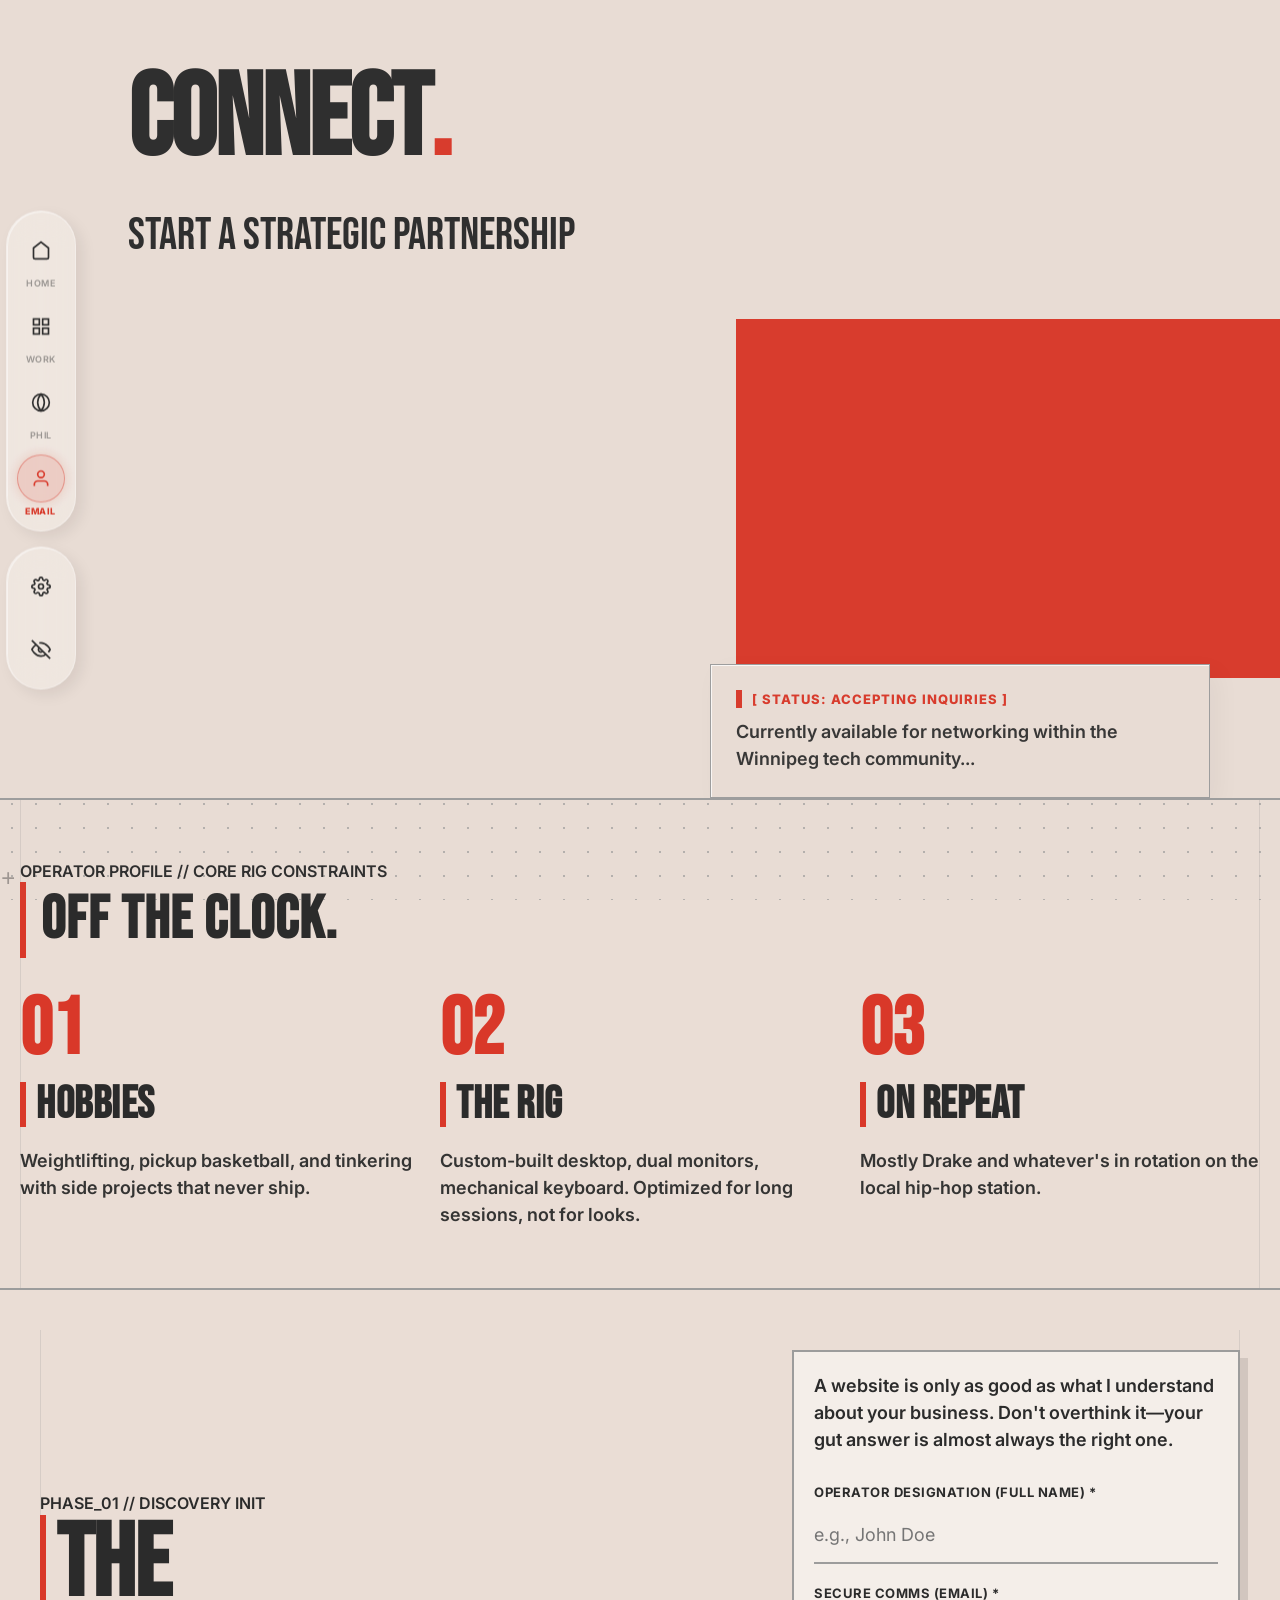
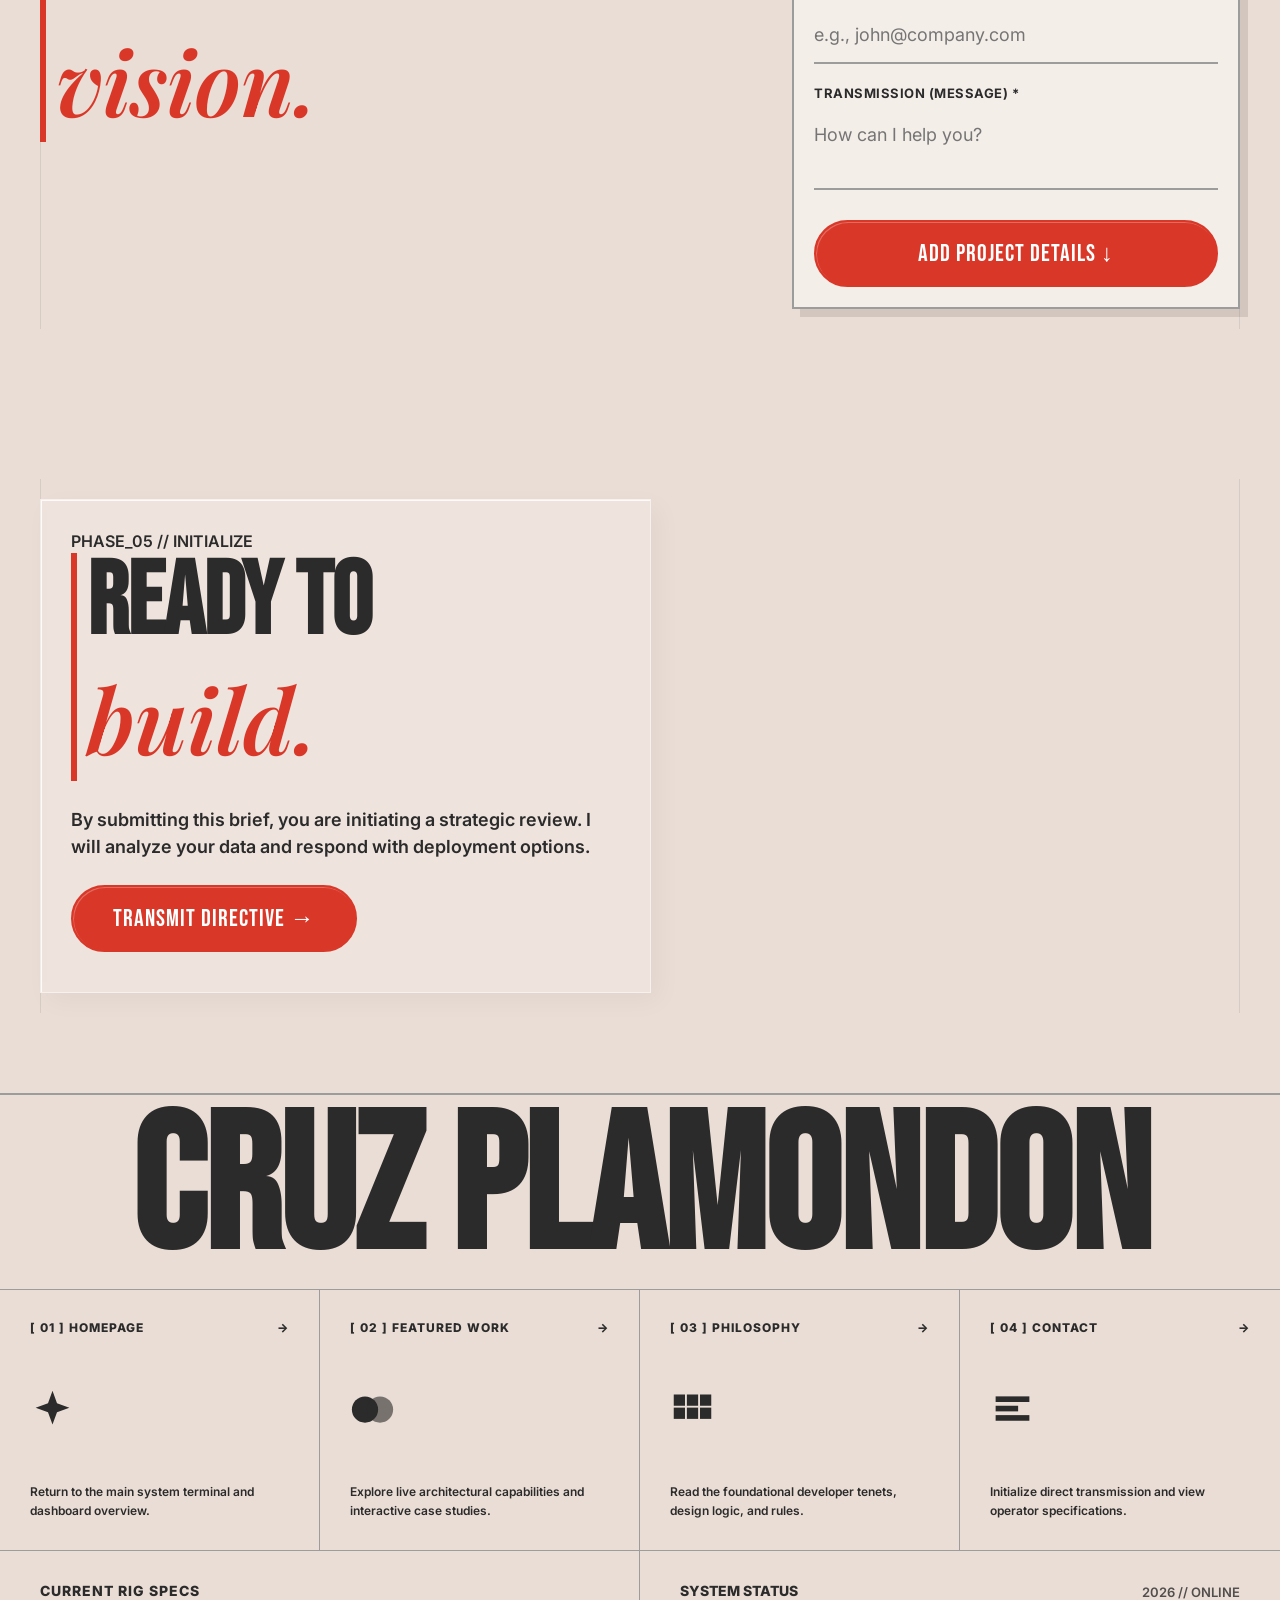
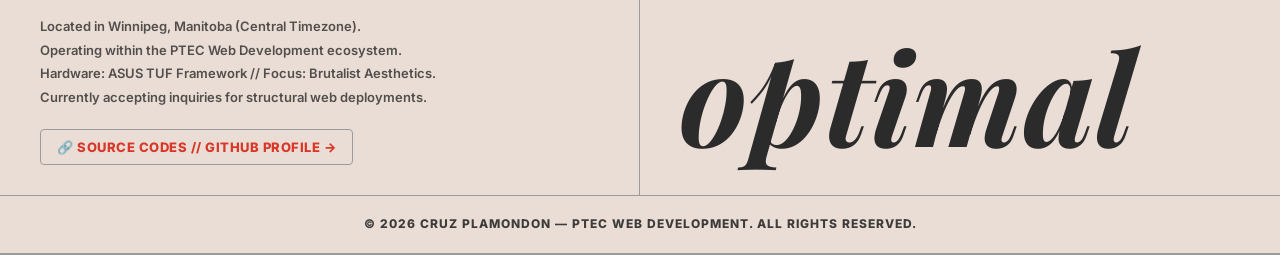
==== contact.html @ a13745da "opening" ====
<!doctype html>
<html lang="en">
  <head>
    <meta charset="UTF-8" />
    <meta name="viewport" content="width=device-width, initial-scale=1.0" />
    <title>Cruz Plamondon | Contact</title>

    <link rel="preconnect" href="https://fonts.googleapis.com" />
    <link rel="preconnect" href="https://fonts.gstatic.com" crossorigin />
    <link
      href="https://fonts.googleapis.com/css2?family=Bebas+Neue&family=Inter:wght@400;600;800&family=Playfair+Display:ital@1&display=swap"
      rel="stylesheet" />
    <link rel="stylesheet" href="stylesheets/main.css" />

    <style>
      /* =====================================================================
        GRADE 9 EXPLANATION: CLASSES VS IDs
        - CLASSES (written with a dot '.') are like school uniforms. Multiple elements 
          can wear the same uniform to look consistent across the page!
        - IDs (written with a hashtag '#') are unique fingerprints. Only ONE single 
          element per page can have that specific ID name!
        =====================================================================
      */

      /* CLASS: Reusable styling uniform for the large editorial worksheet layout */
      .editorial-flow-canvas {
        display: flex;
        flex-direction: column;
        gap: 15rem;
        padding-top: 4rem;
        padding-bottom: 8rem;
      }

      /* CLASS: Applied to all major form layout blocks */
      .mag-spread {
        position: relative;
        width: 100%;
      }

      .mag-headline {
        font-family: "Bebas Neue", serif;
        font-size: clamp(5rem, 8vw, 11rem) !important;
        line-height: 1 !important; /* Forces proper vertical container block metrics */
        text-transform: uppercase;
        letter-spacing: -1px;
        margin-bottom: 2.5rem;
        color: var(--text-primary);
        display: block;
      }

      .mag-headline em {
        display: block; /* Pushes the cursive word to its own independent line layer */
        color: var(--accent-color);
        font-size: clamp(4.5rem, 7vw, 9.5rem) !important;
        padding: 0.5rem 0 0 0;
        margin-top: -0.5rem;
      }

      /* CLASS: Controls the layout of the first asymmetric form block split */
      .spread-asymmetric {
        display: grid;
        grid-template-columns: 1.5fr 1fr;
        gap: 8rem;
        align-items: center;
      }

      /* CLASS: Handles the layout of the layered card block segment */
      .spread-overlap {
        display: flex;
        align-items: center;
        position: relative;
      }

      .mag-image-frame {
        width: 65%;
        height: 850px;
        overflow: hidden;
        margin: 0;
      }

      .mag-media {
        width: 100%;
        height: 100%;
        object-fit: cover;
        filter: grayscale(100%) contrast(120%);
        transition:
          filter 0.5s ease,
          transform 0.8s ease;
      }

      .mag-spread:hover .mag-media {
        filter: grayscale(0%) contrast(105%);
        transform: scale(1.03);
      }

      /* CLASS: Centers content alignment on specified page sections */
      .spread-center {
        display: flex;
        justify-content: center;
        text-align: center;
      }

      .mag-center-wrap {
        max-width: 900px;
        display: flex;
        flex-direction: column;
        align-items: center;
        width: 100%;
      }

      .center-media {
        height: 450px;
        margin: 4rem 0;
        border: var(--border-thin);
      }

      .mag-center-wrap .track-meta-num {
        margin: 0 auto 2rem auto;
      }

      .spread-split {
        display: grid;
        grid-template-columns: 1.2fr 1fr;
        gap: 8rem;
        align-items: flex-start;
      }

      .mag-floating-card {
        width: 45%;
        position: absolute;
        right: 0;
        top: 50%;
        transform: translateY(-50%);
        z-index: 5;
        background-color: var(
          --bg-inverse
        ) !important; /* Opaque baseline fill overrides */
        border: var(--border-thick) !important;
        box-shadow: -20px 20px 60px rgba(0, 0, 0, 0.4) !important;
        padding: 6rem;
      }

      html.dark-mode .mag-floating-card {
        background-color: #141414 !important; /* Bulletproof solid dark mode color anchor */
      }

      /* Protects the background opacity of Phase 1's lighter data card base as well */
      .mag-body-column.card.editorial-fieldset {
        background-color: var(--bg-secondary) !important;
        border: var(--border-thick) !important;
        box-shadow: 8px 8px 0px rgba(0, 0, 0, 0.1) !important;
      }

      /* CUSTOM EDITORIAL INPUTS */
      .editorial-input {
        background: transparent !important;
        border: none !important;
        border-bottom: 2px solid var(--border-color) !important;
        border-radius: 0 !important;
        padding: 1.5rem 0 !important;
        font-family: "Inter", sans-serif;
        font-size: 1.8rem !important;
        color: var(--text-primary);
        outline: none;
        resize: none;
        transition: border-color 0.3s ease;
        width: 100%;
      }

      .editorial-input:focus {
        border-bottom: 2px solid var(--accent-color) !important;
        outline: none !important;
        box-shadow: none !important;
      }

      .editorial-input.text-inverse {
        color: var(--text-inverse) !important;
        border-bottom-color: rgba(255, 255, 255, 0.3) !important;
      }

      .editorial-input.text-inverse:focus {
        border-bottom-color: var(--accent-color) !important;
      }

      .editorial-checkbox-grid {
        display: flex;
        flex-direction: column;
        gap: 1.2rem;
      }

      .editorial-check {
        font-family: "Inter", sans-serif;
        font-size: 1.5rem;
        display: flex;
        align-items: center;
        gap: 1.5rem;
        cursor: pointer;
        opacity: 0.9;
        transition: opacity 0.2s ease;
      }

      .editorial-check:hover {
        opacity: 1;
        color: var(--accent-color);
      }

      .editorial-check input[type="checkbox"] {
        width: 18px;
        height: 18px;
        accent-color: var(--accent-color);
        cursor: pointer;
      }

      .editorial-fieldset {
        border: none;
        padding: 2rem;
        margin: 0;
        min-width: 0;
      }

      .editorial-legend {
        font-family: "Bebas Neue", serif;
        font-size: 2.2rem;
        letter-spacing: 1px;
        color: var(--text-primary);
        width: 100%;
        display: block;
        max-width: 100%;
        white-space: normal;
        padding-bottom: 0.5rem;
      }

      .editorial-legend.text-inverse {
        color: var(--text-inverse) !important;
      }

      /* =====================================================================
        PROGRESSIVE DISCLOSURE STATE ENGINE
        =====================================================================
      */
      .advanced-form-section {
        display: none !important;
        opacity: 0;
        transform: translateY(-20px);
        transition:
          opacity 0.6s var(--curve-reveal),
          transform 0.6s var(--curve-reveal);
      }

      .advanced-form-section.is-revealed {
        display: flex !important;
        opacity: 1;
        transform: translateY(0);
      }

      fieldset.advanced-form-section.is-revealed {
        display: block !important;
      }

      @media (max-width: 900px) {
        .editorial-flow-canvas {
          gap: 8rem;
        }
        .spread-asymmetric,
        .spread-split {
          grid-template-columns: 1fr;
          gap: 4rem;
        }
        .spread-overlap {
          flex-direction: column;
        }
        .mag-image-frame {
          width: 100%;
          height: 350px;
        }
        .mag-floating-card {
          width: 95%;
          top: auto;
          transform: translateY(-40px);
          margin: 0 auto;
          padding: 3rem 2rem;
        }
        .mag-center-wrap {
          text-align: left;
          align-items: flex-start;
        }
        .mag-center-wrap .track-meta-num {
          margin: 0 0 2rem 0;
        }
      }

      /* MISSING LAYOUT/TYPOGRAPHY HOOKS (previously unstyled) */
      .form-group {
        display: flex;
        flex-direction: column;
        gap: 0.5rem;
      }
      .form-group label {
        font-family: "Inter", sans-serif;
        font-size: 1.3rem;
        font-weight: 700;
        letter-spacing: 0.5px;
      }

      .mag-text-column {
        display: flex;
        flex-direction: column;
        justify-content: center;
        min-width: 0;
      }
      .mag-split-left,
      .mag-split-right {
        min-width: 0;
      }

      .bg-primary-surface {
        background-color: var(--bg-primary);
        color: var(--text-primary);
      }
    </style>

    <script>
      if (localStorage.getItem("system-theme") === "dark") {
        document.documentElement.classList.add("dark-mode");
      }
    </script>
  </head>
  <body>
    <a href="#main-content" class="skip-link">Skip to Content</a>

    <div id="progress-bar"></div>

    <!-- START: DUAL-CLUSTER GLASS PILL NAVIGATION -->
    <nav class="nav-glass-pill" id="main-nav-pill" aria-label="Main Navigation">
      <div class="nav-pill-list" id="nav-pill-list">
        <div class="nav-lens" id="nav-lens" aria-hidden="true"></div>

        <!-- PRIMARY NAVIGATION CLUSTER -->
        <ul class="nav-cluster primary-cluster">
          <li class="nav-item is-active">
            <a href="index.html" class="nav-icon" aria-label="Homepage">
              <svg
                viewBox="0 0 24 24"
                fill="none"
                stroke="currentColor"
                stroke-width="2">
                <path d="M3 9l9-7 9 7v11a2 2 0 0 1-2 2H5a2 2 0 0 1-2-2z"></path>
              </svg>
            </a>
            <span class="nav-label">HOME</span>
          </li>

          <li class="nav-item">
            <a href="work.html" class="nav-icon" aria-label="Featured Work">
              <svg
                viewBox="0 0 24 24"
                fill="none"
                stroke="currentColor"
                stroke-width="2">
                <rect x="3" y="3" width="7" height="7"></rect>
                <rect x="14" y="3" width="7" height="7"></rect>
                <rect x="14" y="14" width="7" height="7"></rect>
                <rect x="3" y="14" width="7" height="7"></rect>
              </svg>
            </a>
            <span class="nav-label">WORK</span>
            <div class="glass-flyout edge-align-left">
              <span class="flyout-title">FEATURED WORK</span>
              <a href="index.html#featured-work">Treaty 1 Architecture</a>
              <a href="index.html#about">Capabilities Matrix</a>
              <a href="work.html">Interactive Laboratory</a>
            </div>
          </li>

          <li class="nav-item">
            <a
              href="philosophy.html"
              class="nav-icon"
              aria-label="Developer Philosophy">
              <svg
                viewBox="0 0 24 24"
                fill="none"
                stroke="currentColor"
                stroke-width="2">
                <circle cx="12" cy="12" r="10"></circle>
                <path
                  d="M12 2a15.3 15.3 0 0 1 4 10 15.3 15.3 0 0 1-4 10 15.3 15.3 0 0 1-4-10 15.3 15.3 0 0 1 4-10z"></path>
              </svg>
            </a>
            <span class="nav-label">PHIL</span>
            <div class="glass-flyout">
              <span class="flyout-title">PHILOSOPHY</span>
              <a href="philosophy.html#tenets">The War on Load</a>
              <a href="philosophy.html#tenets">First Eye Psychology</a>
              <a href="philosophy.html#tenets">Chameleon Aesthetic</a>
            </div>
          </li>

          <li class="nav-item">
            <a
              href="contact.html"
              class="nav-icon"
              aria-label="Contact Operator">
              <svg
                viewBox="0 0 24 24"
                fill="none"
                stroke="currentColor"
                stroke-width="2">
                <path d="M20 21v-2a4 4 0 0 0-4-4H8a4 4 0 0 0-4 4v2"></path>
                <circle cx="12" cy="7" r="4"></circle>
              </svg>
            </a>
            <span class="nav-label">EMAIL</span>
            <div class="glass-flyout">
              <span class="flyout-title">EMAIL & CONTACT</span>
              <a href="contact.html">Direct message</a>
              <a href="contact.html#personal-specs">Operator profile</a>
              <a href="https://github.com/cruz-in" target="_blank"
                >GitHub Repository</a
              >
            </div>
          </li>
        </ul>

        <!-- SYSTEM CONTROLS CLUSTER -->
        <ul class="nav-cluster system-cluster">
          <li class="nav-item">
            <button class="nav-icon" aria-label="System Settings">
              <svg
                viewBox="0 0 24 24"
                fill="none"
                stroke="currentColor"
                stroke-width="2">
                <circle cx="12" cy="12" r="3"></circle>
                <path
                  d="M19.4 15a1.65 1.65 0 0 0 .33 1.82l.06.06a2 2 0 0 1 0 2.83 2 2 0 0 1-2.83 0l-.06-.06a1.65 1.65 0 0 0-1.82-.33 1.65 1.65 0 0 0-1 1.51V21a2 2 0 0 1-2 2 2 2 0 0 1-2-2v-.09A1.65 1.65 0 0 0 9 19.4a1.65 1.65 0 0 0-1.82.33l-.06.06a2 2 0 0 1-2.83 0 2 2 0 0 1 0-2.83l.06-.06a1.65 1.65 0 0 0 .33-1.82 1.65 1.65 0 0 0-1.51-1H3a2 2 0 0 1-2-2 2 2 0 0 1 2-2h.09A1.65 1.65 0 0 0 4.6 9a1.65 1.65 0 0 0-.33-1.82l-.06-.06a2 2 0 0 1 0-2.83 2 2 0 0 1 2.83 0l.06.06a1.65 1.65 0 0 0 1.82.33H9a1.65 1.65 0 0 0 1-1.51V3a2 2 0 0 1 2-2 2 2 0 0 1 2 2v.09a1.65 1.65 0 0 0 1 1.51 1.65 1.65 0 0 0 1.82-.33l.06-.06a2 2 0 0 1 2.83 0 2 2 0 0 1 0 2.83l-.06.06a1.65 1.65 0 0 0-.33 1.82V9a1.65 1.65 0 0 0 1.51 1H21a2 2 0 0 1 2 2 2 2 0 0 1-2 2h-.09a1.65 1.65 0 0 0-1.51 1z"></path>
              </svg>
            </button>
            <div class="glass-flyout edge-align-right">
              <span class="flyout-title">SYSTEM PREFS</span>

              <button
                class="composite-search-btn interactive-button-action"
                aria-label="Open Search">
                <div class="search-glass-puck">
                  <svg
                    viewBox="0 0 24 24"
                    fill="none"
                    stroke="currentColor"
                    stroke-width="2.5">
                    <circle cx="11" cy="11" r="8"></circle>
                    <line x1="21" y1="21" x2="16.65" y2="16.65"></line>
                  </svg>
                </div>
                <div class="search-solid-pill">SEARCH PLATFORM</div>
              </button>

              <div class="glass-toggle-wrapper margin-top-1">
                <input
                  type="checkbox"
                  id="theme-switch"
                  class="theme-switch-input"
                  aria-label="Toggle Dark Mode" />
                <label for="theme-switch" class="glass-toggle-label">
                  <span class="glass-toggle-knob">
                    <svg
                      class="toggle-sun"
                      viewBox="0 0 24 24"
                      fill="none"
                      stroke="currentColor"
                      stroke-width="2">
                      <circle cx="12" cy="12" r="5"></circle>
                      <line x1="12" y1="1" x2="12" y2="3"></line>
                      <line x1="12" y1="21" x2="12" y2="23"></line>
                      <line x1="4.22" y1="4.22" x2="5.64" y2="5.64"></line>
                      <line x1="18.36" y1="18.36" x2="19.78" y2="19.78"></line>
                      <line x1="1" y1="12" x2="3" y2="12"></line>
                      <line x1="21" y1="12" x2="23" y2="12"></line>
                      <line x1="4.22" y1="19.78" x2="5.64" y2="18.36"></line>
                      <line x1="18.36" y1="5.64" x2="19.78" y2="4.22"></line>
                    </svg>
                    <svg
                      class="toggle-moon"
                      viewBox="0 0 24 24"
                      fill="none"
                      stroke="currentColor"
                      stroke-width="2">
                      <path
                        d="M21 12.79A9 9 0 1 1 11.21 3 7 7 0 0 0 21 12.79z"></path>
                    </svg>
                  </span>
                </label>
                <span class="toggle-label-text">DARK MODE</span>
              </div>

              <div class="glass-toggle-wrapper margin-top-1">
                <input
                  type="checkbox"
                  id="audio-switch"
                  class="audio-switch-input theme-switch-input"
                  aria-label="Toggle System Audio Mute" />
                <label for="audio-switch" class="glass-toggle-label">
                  <span class="glass-toggle-knob">
                    <svg
                      class="toggle-audio-on"
                      viewBox="0 0 24 24"
                      fill="none"
                      stroke="currentColor"
                      stroke-width="2">
                      <polygon
                        points="11 5 6 9 2 9 2 15 6 15 11 19 11 5"></polygon>
                      <path
                        d="M19.07 4.93a10 10 0 0 1 0 14.14M15.54 8.46a5 5 0 0 1 0 7.07"></path>
                    </svg>
                    <svg
                      class="toggle-audio-off"
                      viewBox="0 0 24 24"
                      fill="none"
                      stroke="currentColor"
                      stroke-width="2">
                      <polygon
                        points="11 5 6 9 2 9 2 15 6 15 11 19 11 5"></polygon>
                      <line x1="23" y1="9" x2="17" y2="15"></line>
                      <line x1="17" y1="9" x2="23" y2="15"></line>
                    </svg>
                  </span>
                </label>
                <span class="toggle-label-text">MUTE AUDIO</span>
              </div>
            </div>
          </li>

          <li class="nav-item">
            <button
              id="stealth-toggle-btn"
              class="nav-icon"
              aria-label="Hide UI">
              <svg
                class="icon-eye-off"
                viewBox="0 0 24 24"
                fill="none"
                stroke="currentColor"
                stroke-width="2">
                <path
                  d="M17.94 17.94A10.07 10.07 0 0 1 12 20c-7 0-11-8-11-8a18.45 18.45 0 0 1 5.06-5.94M9.9 4.24A9.12 9.12 0 0 1 12 4c7 0 11 8 11 8a18.5 18.5 0 0 1-2.16 3.19m-6.72-1.07a3 3 0 1 1-4.24-4.24"></path>
                <line x1="1" y1="1" x2="23" y2="23"></line>
              </svg>
              <svg
                class="icon-eye"
                viewBox="0 0 24 24"
                fill="none"
                stroke="currentColor"
                stroke-width="2"
                style="display: none">
                <path d="M1 12s4-8 11-8 11 8 11 8-4 8-11 8-11-8-11-8z"></path>
                <circle cx="12" cy="12" r="3"></circle>
              </svg>
            </button>
          </li>
        </ul>
      </div>
    </nav>

    <div class="drawer-overlay" aria-hidden="true"></div>
    <section class="drawer-panel" aria-hidden="true">
      <div class="drawer-header">
        <form class="drawer-form">
          <label for="drawer-search-input" class="sr-only">Search</label>
          <input
            type="text"
            id="drawer-search-input"
            placeholder="SEARCH PORTFOLIO..."
            autocomplete="off"
            disabled />
        </form>
      </div>
      <section class="drawer-content">
        <h4>QUICK LINKS</h4>
        <ul class="drawer-results"></ul>
      </section>
    </section>

    <main id="main-content">
      <section class="hero-section accent-low border-bottom">
        <div class="hero-left">
          <section>
            <h1 class="hero-display margin-zero hero-title-contact">
              connect<span class="accent-dot">.</span>
            </h1>
            <p class="hero-subtitle">START A STRATEGIC PARTNERSHIP</p>
          </section>
        </div>
        <div class="hero-right">
          <div class="color-block-accent"></div>
          <section
            class="padding-box border-box hero-terminal bg-primary-surface">
            <h3 class="terminal-title">[ STATUS: ACCEPTING INQUIRIES ]</h3>
            <p class="body-large top-1rem">
              Currently available for networking within the Winnipeg tech
              community...
            </p>
          </section>
        </div>
      </section>

      <!-- OPERATOR PROFILE & CORE RIG CONSTRAINTS -->
      <section id="personal-specs" class="section-padding border-bottom container">
        <span class="track-meta-num">OPERATOR PROFILE // CORE RIG CONSTRAINTS</span>
        <h2 class="section-title margin-bottom-lg">Off the clock.</h2>
        <div class="grid-numbered">
          <div>
            <span class="bento-num">01</span>
            <h3 class="bento-title">Hobbies</h3>
            <p class="body-large">
              <!-- placeholder: swap in your actual hobbies -->
              Weightlifting, pickup basketball, and tinkering with side
              projects that never ship.
            </p>
          </div>
          <div>
            <span class="bento-num">02</span>
            <h3 class="bento-title">The Rig</h3>
            <p class="body-large">
              <!-- placeholder: swap in your actual setup -->
              Custom-built desktop, dual monitors, mechanical keyboard.
              Optimized for long sessions, not for looks.
            </p>
          </div>
          <div>
            <span class="bento-num">03</span>
            <h3 class="bento-title">On Repeat</h3>
            <p class="body-large">
              <!-- placeholder: swap in your actual music taste -->
              Mostly Drake and whatever's in rotation on the local hip-hop
              station.
            </p>
          </div>
        </div>
      </section>

      <!-- THE EDITORIAL WORKSHEET FORM -->
      <form
        id="contact-form"
        action="https://api.web3forms.com/submit"
        method="POST"
        class="editorial-flow-canvas section-padding overflow-hidden">
        <!-- Get your key at web3forms.com and drop it in here -->
        <input type="hidden" name="access_key" value="YOUR_WEB3FORMS_ACCESS_KEY" />
        <input type="hidden" name="subject" value="New brief from cruzdesigns.ca" />
        <input type="checkbox" name="botcheck" style="display: none" tabindex="-1" autocomplete="off" />
        <!-- SPREAD 01: The Asymmetric Intro -->
        <section class="mag-spread spread-asymmetric container parent-sequence">
          <div class="mag-text-column">
            <span class="track-meta-num">PHASE_01 // DISCOVERY INIT</span>
            <h3 class="mag-headline">
              THE <br /><em class="serif-italic">vision.</em>
            </h3>
          </div>

          <!-- UPGRADE: Replaced generic div with a semantic fieldset -->
          <fieldset class="mag-body-column card editorial-fieldset">
            <legend class="sr-only">Client Contact Information</legend>

            <p class="body-large top-zero">
              A website is only as good as what I understand about your
              business. Don't overthink it—your gut answer is almost always the
              right one.
            </p>

            <div class="form-group top-3rem">
              <label for="client-name"
                >OPERATOR DESIGNATION (FULL NAME) *</label
              >
              <input
                type="text"
                id="client-name"
                name="name"
                required
                class="editorial-input"
                placeholder="e.g., John Doe" />
            </div>

            <div class="form-group top-2rem">
              <label for="client-email">SECURE COMMS (EMAIL) *</label>
              <input
                type="email"
                id="client-email"
                name="email"
                required
                class="editorial-input"
                placeholder="e.g., john@company.com" />
            </div>

            <div class="form-group top-2rem">
              <label for="client-message">TRANSMISSION (MESSAGE) *</label>
              <textarea
                id="client-message"
                name="message"
                required
                class="editorial-input"
                rows="2"
                placeholder="How can I help you?"></textarea>
            </div>

            <button
              type="button"
              id="advanced-form-trigger"
              class="badge badge-inverse top-3rem no-underline"
              style="width: 100%">
              ADD PROJECT DETAILS &darr;
            </button>
          </fieldset>
        </section>

        <!-- SPREAD 02: The Floating Image Overlap (Business Data) -->
        <section
          class="mag-spread spread-overlap container parent-sequence advanced-form-section">
          <figure class="mag-image-frame border-box">
            <img
              src="images/modular-grid-poster.jpg"
              alt="Abstract structural map"
              class="mag-media" />
          </figure>

          <div class="mag-floating-card card-dark">
            <span class="track-meta-num text-inverse"
              >PHASE_02 // THE BUSINESS</span
            >
            <h3 class="mag-headline text-inverse">
              CORE<br /><em class="serif-italic">mechanics.</em>
            </h3>

            <!-- UPGRADE: Grouping business goals into a fieldset -->
            <fieldset class="editorial-fieldset">
              <legend class="sr-only">Business Overview</legend>

              <div class="form-group top-2rem">
                <label for="bbq-pitch" class="text-inverse"
                  >In one sentence, how would you describe your business to
                  someone at a backyard BBQ?</label
                >
                <textarea
                  id="bbq-pitch"
                  name="bbq_pitch"
                  rows="2"
                  class="editorial-input text-inverse"
                  placeholder="We are a local contractor that does..."></textarea>
              </div>

              <!-- UPGRADE: The textbook semantic checkbox fieldset -->
              <fieldset class="form-group top-3rem editorial-fieldset">
                <legend class="editorial-legend text-inverse">
                  What does this website need to DO for it to be worth it?
                  (Select all that apply)
                </legend>
                <div class="editorial-checkbox-grid top-1rem">
                  <label class="editorial-check text-inverse"
                    ><input type="checkbox" name="goals" value="leads" /> Get
                    more inquiries / phone calls</label
                  >
                  <label class="editorial-check text-inverse"
                    ><input type="checkbox" name="goals" value="better_jobs" />
                    Win bigger, higher-paying jobs</label
                  >
                  <label class="editorial-check text-inverse"
                    ><input type="checkbox" name="goals" value="credibility" />
                    Build trust so referrals can check us out</label
                  >
                  <label class="editorial-check text-inverse"
                    ><input type="checkbox" name="goals" value="automate" /> Cut
                    down on repeat questions I answer all day</label
                  >
                </div>
              </fieldset>
            </fieldset>
          </div>
        </section>

        <!-- SPREAD 03: The Center Anchor (Psychology) -->
        <section
          class="mag-spread spread-center container parent-sequence advanced-form-section">
          <div class="mag-center-wrap">
            <span class="track-meta-num">PHASE_03 // CUSTOMER PSYCHOLOGY</span>
            <img
              src="images/think-more-design-less.jpg"
              class="mag-media center-media bottom-2rem"
              alt="Abstract architectural rendering" />
            <h3 class="mag-headline">
              THE <em class="serif-italic">friction.</em>
            </h3>
            <p class="body-large">
              The better I understand the person on the other end, the better
              the site speaks to them.
            </p>

            <fieldset class="editorial-fieldset" style="width: 100%">
              <legend class="sr-only">Customer Pain Points</legend>

              <div
                class="form-group top-3rem"
                style="width: 100%; text-align: left">
                <label for="customer-trigger"
                  >When a customer is searching for you, what just happened in
                  their life? (The trigger)</label
                >
                <input
                  type="text"
                  id="customer-trigger"
                  name="trigger"
                  class="editorial-input"
                  placeholder="e.g., Their panel keeps tripping, they bought a new house..." />
              </div>

              <div
                class="form-group top-3rem"
                style="width: 100%; text-align: left">
                <label for="hesitation"
                  >What is the #1 reason someone hesitates before hiring in your
                  industry?</label
                >
                <input
                  type="text"
                  id="hesitation"
                  name="hesitation"
                  class="editorial-input"
                  placeholder="e.g., Fear of getting overcharged, contractors ghosting them..." />
              </div>
            </fieldset>
          </div>
        </section>

        <!-- SPREAD 04: The Final Split (Brand & Submit) -->
        <section class="mag-spread spread-split container parent-sequence">
          <fieldset
            class="mag-split-left editorial-fieldset advanced-form-section">
            <legend class="sr-only">Brand Identity and Preferences</legend>
            <span class="track-meta-num">PHASE_04 // AESTHETICS</span>
            <h3 class="mag-headline">
              BRAND <em class="serif-italic">identity.</em>
            </h3>
            <p class="body-large">
              You aren't a designer—and you don't need to be. Tell me what feels
              right.
            </p>

            <div class="form-group top-3rem">
              <label for="brand-words"
                >Pick the 5 words you most want customers to use about
                you:</label
              >
              <textarea
                id="brand-words"
                name="brand_words"
                rows="2"
                class="editorial-input"
                placeholder="e.g., Trustworthy, Premium, Fast, No-nonsense, Modern..."></textarea>
            </div>

            <div class="form-group top-3rem">
              <label for="site-links"
                >Show me a website you LIKE, and one you HATE (and why):</label
              >
              <textarea
                id="site-links"
                name="site_links"
                rows="3"
                class="editorial-input"
                placeholder="I like [URL] because it's clean. I hate [URL] because it looks cheap..."></textarea>
            </div>
          </fieldset>

          <div class="mag-split-right card padding-box flex-column-justify">
            <span class="track-meta-num">PHASE_05 // INITIALIZE</span>
            <h3 class="mag-headline">
              READY TO <em class="serif-italic">build.</em>
            </h3>
            <p class="body-large bottom-2-5rem">
              By submitting this brief, you are initiating a strategic review. I
              will analyze your data and respond with deployment options.
            </p>
            <button type="submit" class="btn-submit">
              TRANSMIT DIRECTIVE &rarr;
            </button>
            <p
              id="contact-form-status"
              role="status"
              aria-live="polite"
              class="top-1rem"></p>
          </div>
        </section>
      </form>
    </main>

    <footer class="swiss-footer">
      <div class="swiss-row-top swiss-border-bottom">
        <h2 class="swiss-massive-type">CRUZ PLAMONDON</h2>
      </div>

      <div class="swiss-row-mid swiss-border-bottom">
        <a href="index.html" class="swiss-col-4 swiss-border-right">
          <div class="swiss-col-header">
            <span>[ 01 ] HOMEPAGE</span>
            <span class="swiss-arrow">&rarr;</span>
          </div>
          <div class="swiss-icon">
            <svg viewBox="0 0 24 24" fill="currentColor">
              <path
                d="M12 2l2.4 6.6 6.6 2.4-6.6 2.4L12 20l-2.4-6.6L3 11l6.6-2.4L12 2z" />
            </svg>
          </div>
          <p class="swiss-col-desc">
            Return to the main system terminal and dashboard overview.
          </p>
        </a>

        <a href="work.html" class="swiss-col-4 swiss-border-right">
          <div class="swiss-col-header">
            <span>[ 02 ] FEATURED WORK</span>
            <span class="swiss-arrow">&rarr;</span>
          </div>
          <div class="swiss-icon">
            <svg viewBox="0 0 24 24" fill="currentColor">
              <circle cx="8" cy="12" r="7" />
              <circle cx="16" cy="12" r="7" opacity="0.6" />
            </svg>
          </div>
          <p class="swiss-col-desc">
            Explore live architectural capabilities and interactive case
            studies.
          </p>
        </a>

        <a href="philosophy.html" class="swiss-col-4 swiss-border-right">
          <div class="swiss-col-header">
            <span>[ 03 ] PHILOSOPHY</span>
            <span class="swiss-arrow">&rarr;</span>
          </div>
          <div class="swiss-icon">
            <svg viewBox="0 0 24 24" fill="currentColor">
              <rect x="2" y="4" width="6" height="6" />
              <rect x="9" y="4" width="6" height="6" />
              <rect x="16" y="4" width="6" height="6" />
              <rect x="2" y="11" width="6" height="6" />
              <rect x="9" y="11" width="6" height="6" />
              <rect x="16" y="11" width="6" height="6" />
            </svg>
          </div>
          <p class="swiss-col-desc">
            Read the foundational developer tenets, design logic, and rules.
          </p>
        </a>

        <a href="contact.html" class="swiss-col-4">
          <div class="swiss-col-header">
            <span>[ 04 ] CONTACT</span>
            <span class="swiss-arrow">&rarr;</span>
          </div>
          <div class="swiss-icon">
            <svg viewBox="0 0 24 24" fill="currentColor">
              <rect x="3" y="5" width="18" height="3" />
              <rect x="3" y="10" width="12" height="3" />
              <rect x="3" y="15" width="18" height="3" />
            </svg>
          </div>
          <p class="swiss-col-desc">
            Initialize direct transmission and view operator specifications.
          </p>
        </a>
      </div>

      <div class="swiss-row-bottom">
        <div class="swiss-col-half swiss-border-right">
          <h4 class="swiss-subheading">CURRENT RIG SPECS</h4>
          <p class="swiss-text-body">
            Located in Winnipeg, Manitoba (Central Timezone).<br />
            Operating within the PTEC Web Development ecosystem.<br />
            Hardware: ASUS TUF Framework // Focus: Brutalist Aesthetics.<br />
            Currently accepting inquiries for structural web deployments.
          </p>

          <div class="top-2rem">
            <a
              href="https://github.com/cruz-in"
              target="_blank"
              rel="noopener noreferrer"
              class="swiss-social-anchor">
              &#128279; SOURCE CODES // GITHUB PROFILE &rarr;
            </a>
          </div>
        </div>

        <div class="swiss-col-half flex-bottom-right">
          <div class="swiss-status-top">
            <span class="swiss-subheading">SYSTEM STATUS</span>
            <span class="swiss-text-body text-right">2026 // ONLINE</span>
          </div>
          <h2 class="swiss-status-massive">OPTIMAL</h2>
        </div>
      </div>

      <div class="swiss-row-copyright">
        <p class="swiss-copyright-text">
          &copy; 2026 Cruz Plamondon &mdash; PTEC Web Development. All Rights
          Reserved.
        </p>
      </div>
    </footer>

    <a href="#" class="back-to-top" aria-label="Back to top">&#8593;</a>

    <script src="JavaScripts/searchData.js"></script>
    <script src="JavaScripts/scripts.js"></script>
  </body>
</html>
---- stylesheets/main.css ----
/*
  =========================================================================
    MASTER STYLESHEET: CRUZ PLAMONDON PORTFOLIO
  =========================================================================
    FILE ARCHITECTURE MAP:
    01. SYSTEM VARIABLES (Colors, Speeds, Math)
    02. GLOBAL DEFAULTS & BACKGROUNDS (The Foundation)
    03. TYPOGRAPHY & FLUID SCALING (Text Rules)
    04. NAVIGATION & SEARCH DRAWER (Glass Pill & Menus)
    05. INTERACTIVE COMPONENTS (Buttons, Toggles, Forms)
    06. KINETIC INTRO SCREEN (The CRUZ. Shutter Reveal)
    07. HERO VIEWPORT & TYPEWRITER (Landing Page Animations)
    08. BENTO CARDS & GLASS MORPHISM (Frosted UI Boxes)
    09. STRUCTURAL GRIDS & LAYOUTS (Columns & Spacing)
    10. SCROLL ASSEMBLY ENGINE (Cinematic Fade-Ins)
    11. PAGE-SPECIFIC COMPONENTS (Terminal, Footer, Marquee)
    12. UTILITIES & ACCESSIBILITY (Helpers & Safe Modes)
  =========================================================================

  =========================================================================
  [ EDUCATIONAL NOTE: CLASSES VS. IDs ]
  - CLASSES ( . ) are like school uniforms. You can use them on multiple 
    elements across a page to keep styling consistent (e.g., .card, .btn).
  - IDs ( # ) are unique fingerprints. You can only use an ID ONCE per page! 
    They are meant for single, high-priority structural anchors (e.g., #main-nav-pill).
  =========================================================================
*/

/* =====================================================================
  01. SYSTEM VARIABLES (THE DICTIONARY)
  Think of ":root" like a dictionary of nicknames. Instead of typing the 
  exact hex code "#d93829" 100 times in this file, we name it "--accent-color". 
  If we ever want to change the brand color, we only change it here, and the 
  entire website updates instantly!
  ===================================================================== 
*/
:root {
  /* Surface Colors */
  --bg-primary: #eaddd5;
  --bg-secondary: #f4eee9;
  --bg-inverse: #212529; /* Dark concrete color for high contrast */

  /* Text & Lines */
  --text-primary: #2b2b2b;
  --text-inverse: #eaddd5;
  --border-color: #9c9c9c;
  --accent-color: #d93829; /* The signature Cruz Red */

  /* Structural Rules */
  --border-thick: 2px solid var(--border-color);
  --border-thin: 1px solid var(--border-color);

  /* Physics & Timing (The Animation Engine)
     "cubic-bezier" is a math formula that draws a speed curve. 
     Instead of moving like a stiff robot at one steady speed, this makes 
     animations start really fast and then slowly glide to a stop!
  */
  --curve-brutal: cubic-bezier(0.1, 0.9, 0.2, 1);
  --curve-reveal: cubic-bezier(0.16, 1, 0.3, 1);
  --curve-entrance: cubic-bezier(0.22, 1, 0.36, 1);

  --speed-fast: 0.3s;
  --speed-cinematic: 1.1s;
  --speed-slow: 1.6s;
}

/* When the JavaScript engine detects Dark Mode, it flips the dictionary definitions.
  Every element using these names instantly changes color. 
*/
html.dark-mode body {
  --bg-primary: #0d0d0d;
  --bg-secondary: #1a1a1a;
  --bg-inverse: #212121;
  --text-primary: #f4eee9;
  --text-inverse: #ffffff;
  --border-color: #333333;
  --accent-color: #ff1500; /* Brighter red so it glows on black backgrounds */
}

/* =====================================================================
  02. GLOBAL DEFAULTS & BACKGROUNDS
  Browsers like Chrome add their own hidden margins. The "*" selector 
  grabs everything and resets it to zero so we have total control.
  ===================================================================== 
*/
* {
  margin: 0;
  padding: 0;
  /* "border-box" means if we tell a box to be 100px wide, paddings and borders 
     stay INSIDE that 100px instead of making the box blow up to 120px. */
  box-sizing: border-box;
  line-height: 140%;
}

html {
  font-size: 62.5%; /* Sets 1rem = 10px. This makes math way easier! */
  letter-spacing: normal;
  scroll-behavior: smooth;
  overflow-x: hidden !important; /* The Ultimate Failsafe: Prevents horizontal scrolling */
  width: 100% !important;
  max-width: 100vw !important;
  font-weight: 600;
}

body {
  font-family: "Inter", sans-serif;
  background-color: var(--bg-primary);
  color: var(--text-primary);
  font-size: 1.6rem;
  overflow-x: hidden !important;
  width: 100% !important;
  max-width: 100vw !important;
  transition:
    background-color 0.3s ease,
    color 0.3s ease,
    border-color 0.3s ease;
}

/* Locks page scroll when the search drawer is open */
body.is-locked {
  overflow: hidden;
}

/* Removes ugly default blue glow when clicking buttons, replaces it with Cruz Red */
*:focus {
  outline: none;
}

*:focus-visible {
  outline: 2px solid var(--accent-color);
  outline-offset: 4px;
}

::selection {
  background-color: var(--accent-color);
  color: #ffffff;
}
::-moz-selection {
  background-color: var(--accent-color);
  color: #ffffff;
}

a:visited {
  color: inherit;
}

/* Blueprint Background Grid */
body::after {
  content: "";
  position: fixed;
  top: 0;
  left: 0;
  width: 100vw;
  height: 100vh;
  background-image: radial-gradient(var(--border-color) 1px, transparent 1px);
  background-size: 24px 24px;
  opacity: 0.7;
  pointer-events: none; /* Lets mouse clicks pass right through it */
  z-index: -2;
}

/* TV Static Noise Filter */
body::before {
  content: "";
  position: fixed;
  top: 0;
  left: 0;
  width: 100vw;
  height: 100vh;
  background-image: url('data:image/svg+xml,%3Csvg viewBox="0 0 200 200" xmlns="http://www.w3.org/2000/svg"%3E%3Cfilter id="noiseFilter"%3E%3CfeTurbulence type="fractalNoise" baseFrequency="90" numOctaves="3" stitchTiles="stitch"/%3E%3C/filter%3E%3Crect width="100%25" height="100%25" filter="url(%23noiseFilter)" opacity="0.06"/%3E%3C/svg%3E');
  pointer-events: none;
  z-index: 9999;
}

/* SYSTEM BOOT PHYSICS: Fades the site in only after JS loads */
#main-content {
  opacity: 0;
  transform: translate3d(0, 15px, 0);
  transition:
    opacity 1.2s var(--curve-reveal),
    transform 1.2s var(--curve-reveal);
  will-change: opacity, transform;
}

html.is-booted #main-content {
  opacity: 1;
  transform: translate3d(0, 0, 0);
}

/* =====================================================================
  03. TYPOGRAPHY & FLUID SCALING
  "clamp(min, preferred, max)" tells the font: "Try to be 15vw (15% of the 
  screen width), but NEVER shrink smaller than 9rem on a phone, and NEVER 
  grow bigger than 20rem on an iMac." This prevents layout breakage!
  ===================================================================== 
*/
h1,
h2,
h3,
h4 {
  font-family: "Bebas Neue", serif;
  text-transform: uppercase;
  letter-spacing: 1px;
}

.hero-display {
  font-size: clamp(9rem, 15vw, 20rem);
  font-weight: 800;
  line-height: 0.85;
  letter-spacing: -2px;
  text-transform: lowercase;
  word-break: break-word;
  overflow-wrap: break-word;
}

.hero-subtitle {
  font-family: "Bebas Neue", serif;
  font-size: clamp(2.4rem, 4vw, 4.5rem);
  font-weight: 400;
  line-height: 1.1;
  margin-top: 1rem;
}

.academy-subheading {
  padding-top: 10px;
  font-size: 2.6rem;
}

.academy-body {
  margin-left: 10px;
}

.section-title {
  position: relative;
  font-size: clamp(4.2rem, 5vw, 6rem);
  font-weight: 800;
  line-height: 1.1;
  border-left: solid 6px var(--accent-color);
  padding: 5px 5px 5px 15px;
}

.project-features-title {
  font-size: 4rem !important;
  letter-spacing: 2px;
  text-transform: uppercase;
  margin-bottom: 1.5rem;
}

.section-title::before {
  content: "+";
  position: absolute;
  left: -2.5rem;
  top: -1.5rem;
  font-family: monospace;
  font-size: 2.4rem;
  font-weight: 400;
  color: var(--text-primary);
  opacity: 0.4;
}

h3 {
  font-size: clamp(2.2rem, 3.5vw, 3rem);
  font-weight: 800;
  border-left: solid 6px var(--accent-color);
  padding-left: 10px;
}

.body-large {
  font-size: 1.8rem;
  line-height: 1.5;
  margin-top: 2rem;
  opacity: 0.95;
}

.serif-italic {
  font-family: "Playfair Display", Georgia, serif;
  font-style: italic;
  text-transform: lowercase;
  font-weight: 600;
  letter-spacing: 0;
  color: var(--accent-color);
  padding: 7px;
}

.track-accent-head {
  font-family: serif;
  font-size: clamp(3.5rem, 5vw, 5rem);
  line-height: 1.1;
  text-transform: uppercase;
  margin-bottom: 2.5rem;
  border-left: none !important;
  padding-left: 0 !important;
}

.track-accent-head em {
  font-style: italic;
  text-transform: lowercase;
  color: var(--accent-color);
}

/* =====================================================================
  04. NAVIGATION & DUAL-CLUSTER PILL
  Controls our floating glass menu. We use 'backdrop-filter: blur' to 
  create the frosted glass effect without heavy background images.
  ===================================================================== 
*/
.nav-fixed {
  position: fixed;
  width: 100%;
  top: 0;
  height: 100px;
  z-index: 1005;
  background-color: rgba(234, 221, 213, 0.75);
  backdrop-filter: blur(16px);
  -webkit-backdrop-filter: blur(16px);
  border-bottom: 1px solid var(--border-color);
  box-shadow: inset 0 -1px 0px rgba(255, 255, 255, 0.2);
  display: flex;
}

html.dark-mode .nav-fixed {
  background-color: rgba(13, 13, 13, 0.75);
  box-shadow: inset 0 -1px 0px rgba(255, 255, 255, 0.05);
}

.nav-glass-pill {
  position: fixed;
  top: 50%;
  left: 0.55rem;
  transform: translateY(-50%);
  z-index: 1005;
  transition: transform 0.4s ease;
}

.nav-pill-list {
  display: flex;
  flex-direction: column;
  position: relative;
}

.nav-cluster {
  background-color: rgba(244, 238, 233, 0.65);
  backdrop-filter: blur(16px);
  -webkit-backdrop-filter: blur(16px);
  border-radius: 50px;
  border: 1px solid rgba(255, 255, 255, 0.3);
  box-shadow:
    inset 1px 1px 0px rgba(255, 255, 255, 0.5),
    6px 6px 15px rgba(0, 0, 0, 0.08);
  padding: 1.5rem 1rem;
  display: flex;
  flex-direction: column;
  gap: 1.5rem;
  align-items: center;
  list-style: none;
  transition: all 0.4s cubic-bezier(0.25, 1, 0.5, 1);
}

.system-cluster {
  margin-top: 1.5rem;
}

html.dark-mode .nav-cluster {
  background-color: rgba(26, 26, 26, 0.65);
  border: 1px solid rgba(255, 255, 255, 0.05);
  box-shadow:
    inset 1px 1px 0px rgba(255, 255, 255, 0.1),
    6px 6px 15px rgba(0, 0, 0, 0.3);
}

/* --- SECTION 04: REFACTORED NAVIGATION DECK PROOPERTIES --- */
.nav-item {
  position: relative;
  z-index: 2;
  display: flex !important;
  flex-direction: column !important;
  align-items: center !important;
  gap: 0.4rem !important;
  cursor: pointer !important;
}

.nav-icon {
  display: flex;
  justify-content: center;
  align-items: center;
  width: 48px;
  height: 48px;
  border-radius: 50%;
  color: var(--text-primary);
  background: transparent;
  border: none;
  cursor: pointer;
  transition:
    transform 0.3s cubic-bezier(0.25, 1, 0.5, 1),
    background-color 0.3s ease,
    color 0.3s ease;
}

.nav-icon svg {
  width: 20px;
  height: 20px;
}

.nav-icon:hover {
  background-color: transparent;
  transform: scale(1.1);
}

/* THE HIT-BOX EXPANDER
  Because the link (<a>) is only inside the 48px circle icon, clicking the text 
  label or the gap did nothing. This pseudo-element creates an invisible, clickable 
  shield over the entire container. Now, even if you miss the circle slightly, 
  the cursor stays a hand and the click registers perfectly!
*/
.nav-icon::before {
  content: "";
  position: absolute;
  top: -10px;
  bottom: -40px; /* Expands interaction range past the text label limits */
  left: -20px;
  right: -20px;
  z-index: 10;
} /* Places the clickable hit-box directly in front of the labels */

/* THE SLIDING LENS */
.nav-lens {
  position: absolute;
  top: 0;
  left: 0;
  pointer-events: none;
  z-index: 10;
  opacity: 0;
  background-color: rgba(217, 56, 41, 0.15);
  backdrop-filter: none !important;
  -webkit-backdrop-filter: none !important;
  border: 1px solid rgba(217, 56, 41, 0.4);
  border-radius: 50%;
  box-shadow: 0 0 12px rgba(217, 56, 41, 0.2);
  transition:
    transform 0.4s cubic-bezier(0.25, 1, 0.5, 1),
    width 0.4s cubic-bezier(0.25, 1, 0.5, 1),
    height 0.4s cubic-bezier(0.25, 1, 0.5, 1),
    opacity 0.2s ease;
}

html.dark-mode .nav-lens {
  background-color: rgba(255, 21, 0, 0.15);
  border-color: rgba(255, 21, 0, 0.3);
  box-shadow: 0 0 12px rgba(255, 21, 0, 0.3);
}

.nav-item.is-active .nav-icon {
  color: var(--accent-color) !important;
}

/* MICRO LABELS (Intuitive UI Fix) */
.nav-label {
  font-family: "Inter", sans-serif !important;
  font-size: 0.9rem !important;
  font-weight: 600 !important;
  letter-spacing: 0.5px !important;
  text-align: center !important;
  text-transform: uppercase !important;
  color: var(--text-primary) !important;
  opacity: 0.45;
  transition:
    color 0.3s ease,
    opacity 0.3s ease,
    font-weight 0.3s ease;
  pointer-events: none;
  line-height: 100% !important;
}

.nav-item.is-active .nav-label,
.nav-item:hover .nav-label {
  opacity: 1 !important;
  color: var(--accent-color) !important;
  font-weight: 800 !important;
}

/* HOVER FLYOUT MENUS */
.glass-flyout {
  position: absolute;
  left: 100%;
  top: 50%;
  transform: translateY(-50%) translateX(15px);
  margin-left: 2rem;
  background-color: rgba(244, 238, 233, 0.85);
  backdrop-filter: blur(16px);
  -webkit-backdrop-filter: blur(16px);
  border-radius: 24px;
  border: 1px solid rgba(255, 255, 255, 0.3);
  box-shadow:
    inset 1px 1px 0px rgba(255, 255, 255, 0.5),
    8px 8px 20px rgba(0, 0, 0, 0.1);
  padding: 2rem;
  min-width: 220px;
  display: flex;
  flex-direction: column;
  gap: 1rem;
  opacity: 0;
  visibility: hidden;
  pointer-events: none;
  transition: all 0.4s cubic-bezier(0.25, 1, 0.5, 1);
}

html.dark-mode .glass-flyout {
  background-color: rgba(26, 26, 26, 0.85);
  border: 1px solid rgba(255, 255, 255, 0.05);
  box-shadow:
    inset 1px 1px 0px rgba(255, 255, 255, 0.1),
    8px 8px 20px rgba(0, 0, 0, 0.4);
}

.nav-item:hover .glass-flyout,
.nav-item:focus-within .glass-flyout,
.nav-item.is-open .glass-flyout {
  opacity: 1;
  visibility: visible;
  pointer-events: auto;
  transform: translateY(-50%) translateX(0);
}

.glass-flyout::before {
  content: "";
  position: absolute;
  left: -40px;
  top: -10px;
  bottom: -10px;
  width: 40px;
}

.flyout-title {
  font-family: "Bebas Neue", serif;
  font-size: 2.2rem;
  color: var(--text-primary);
  margin-bottom: 0.5rem;
  letter-spacing: 1px;
  padding-left: 3px;
  border-left: var(--accent-color) solid 2px;
}

.glass-flyout a,
.glass-flyout .flyout-action-btn {
  text-decoration: none;
  text-align: left;
  background: rgba(118, 123, 124, 0.2);
  border: none;
  box-shadow: none;
  color: var(--text-primary) !important;
  font-family: "Inter", sans-serif;
  font-weight: 600;
  font-size: 1.4rem;
  padding: 0.8rem 1.2rem;
  border-radius: 12px;
  cursor: pointer;
  width: 100%;
  text-transform: none;
  transition:
    background-color 0.2s ease,
    transform 0.2s ease !important;
}

.glass-flyout a:hover,
.glass-flyout .flyout-action-btn:hover {
  background: rgba(197, 26, 26, 0.75);
  backdrop-filter: blur(12px);
  -webkit-backdrop-filter: blur(12px);
  border: 1px solid rgba(255, 255, 255, 0.25);
  box-shadow: 0 4px 20px rgba(228, 0, 0, 0.2);
  transform: translateX(4px) !important;
}

html.dark-mode .glass-flyout a:hover,
html.dark-mode .glass-flyout .flyout-action-btn:hover {
  background: rgba(255, 255, 255, 0.15);
  backdrop-filter: blur(12px);
  -webkit-backdrop-filter: blur(12px);
  border: 1px solid rgba(255, 255, 255, 0.25);
  box-shadow: 0 4px 20px rgba(228, 0, 0, 0.2);
}

/* Stealth Mode / UI Hider */
.nav-glass-pill.is-stealth .primary-cluster {
  max-height: 0 !important;
  opacity: 0 !important;
  padding: 0 !important;
  margin: 0 !important;
  border: none !important;
  overflow: hidden !important;
  gap: 0 !important;
  pointer-events: none !important;
}
.nav-glass-pill.is-stealth .nav-lens {
  opacity: 0 !important;
}

/* MOBILE DOUBLE-TAP ACTION MORPH */
.nav-pill-list:has(.is-open) .nav-lens {
  opacity: 0 !important;
}

.nav-icon::after {
  content: "➔";
  position: absolute;
  font-family: "Inter", sans-serif;
  font-weight: 900;
  font-size: 1.2rem;
  color: var(--accent-color);
  opacity: 0;
  transform: translateY(15px) rotate(-90deg);
  transition: all 0.4s cubic-bezier(0.25, 1, 0.5, 1);
}

.nav-item.is-open .nav-icon {
  transform: translateY(-8px) !important;
  background-color: rgba(217, 56, 41, 0.15) !important;
  backdrop-filter: none !important;
  -webkit-backdrop-filter: none !important;
  border: 1px solid rgba(217, 56, 41, 0.4) !important;
  box-shadow: 0 8px 16px rgba(217, 56, 41, 0.2) !important;
}

html.dark-mode .nav-item.is-open .nav-icon {
  background-color: rgba(255, 21, 0, 0.15) !important;
  border-color: rgba(255, 21, 0, 0.3) !important;
}

.nav-item.is-open .nav-icon svg {
  opacity: 1 !important;
  transform: translateY(-5px) scale(0.85);
  color: var(--accent-color) !important;
}

.nav-item.is-open .nav-icon::after {
  opacity: 1;
  transform: translateY(10px) rotate(-90deg);
}

/* --- THE HIT-BOX EXPANSION --- 
   This creates an invisible square around the circular icon that 
   stretches all the way down over the text label. Now, clicking 
   ANYWHERE on the menu item will trigger the link!
*/
.nav-icon::before {
  content: "";
  position: absolute;
  top: -10px;
  bottom: -40px;
  left: -20px;
  right: -20px;
  z-index: 10;
}

.nav-item {
  cursor: pointer; /* Makes the cursor turn into a hand over the whole item */
}

/* =====================================================================
  05. INTERACTIVE COMPONENTS (Buttons, Toggles, Forms)
  ===================================================================== 
*/

/* COMPOSITE SEARCH BUTTON */
.glass-flyout button.composite-search-btn.interactive-button-action {
  background: transparent !important;
  border: none !important;
  box-shadow: none !important;
  padding: 0 !important;
  display: flex !important;
  justify-content: flex-start !important;
  width: 100% !important;
  color: var(--text-primary) !important;
  border-radius: 0 !important;
  backdrop-filter: none !important;
  -webkit-backdrop-filter: none !important;
  margin: 1.5rem 0 2.5rem 0 !important;
}

.composite-search-btn {
  position: relative;
  cursor: pointer;
}

.search-glass-puck {
  width: 44px;
  height: 44px;
  border-radius: 50%;
  background: rgba(255, 255, 255, 0.4);
  backdrop-filter: blur(8px);
  -webkit-backdrop-filter: blur(8px);
  border: 1px solid rgba(255, 255, 255, 0.7);
  box-shadow: 0 4px 12px rgba(0, 0, 0, 0.1);
  display: flex;
  justify-content: center;
  align-items: center;
  position: relative;
  z-index: 2;
  color: var(--text-primary);
  transition: transform 0.4s cubic-bezier(0.25, 1, 0.5, 1);
}

html.dark-mode .search-glass-puck {
  background: rgba(40, 40, 40, 0.5);
  border: 1px solid rgba(255, 255, 255, 0.2);
  color: #ffffff;
  box-shadow: 0 4px 12px rgba(0, 0, 0, 0.4);
}

.search-glass-puck svg {
  width: 18px;
  height: 18px;
}

.search-solid-pill {
  background-color: var(--accent-color);
  color: #ffffff;
  height: 34px;
  border-radius: 0 50px 50px 0;
  padding: 0 1.5rem 0 2.5rem;
  margin-left: -2rem;
  display: flex;
  align-items: center;
  font-family: "Inter", sans-serif;
  font-weight: 800;
  font-size: 1.2rem;
  letter-spacing: 0.5px;
  transition:
    background-color 0.3s ease,
    transform 0.4s cubic-bezier(0.25, 1, 0.5, 1);
}

.composite-search-btn:hover .search-glass-puck {
  transform: scale(1.1) rotate(-5deg);
}

.composite-search-btn:hover .search-solid-pill {
  background-color: var(--text-primary);
  transform: translateX(6px);
}

html.dark-mode .composite-search-btn:hover .search-solid-pill {
  background-color: #ffffff;
  color: var(--bg-inverse);
}

.toggle-label-text {
  font-family: "Inter", sans-serif;
  font-weight: 800;
  font-size: 1.3rem;
  letter-spacing: 0.5px;
  color: var(--text-primary);
  margin-left: 1.5rem;
  transition: color 0.3s ease;
}

html.dark-mode .toggle-label-text {
  color: var(--text-inverse);
}

/* BRUTALIST BUTTON MATRIX */
.badge,
.badge-inverse,
.badge-light,
.badge-accent,
.interactive-button-action,
.btn-submit {
  display: inline-flex;
  justify-content: center;
  align-items: center;
  padding: 1.5rem 4rem;
  font-family: "Bebas Neue", serif;
  font-size: 2.4rem;
  border-radius: 50px !important;
  background: var(--accent-color) !important;
  color: #ffffff !important;
  border: 2px solid var(--accent-color) !important;
  text-decoration: none;
  text-transform: uppercase;
  letter-spacing: 1px;
  backdrop-filter: blur(12px);
  -webkit-backdrop-filter: blur(12px);
  box-shadow: inset 1px 1px 0px rgba(255, 255, 255, 0.25) !important;
  transition:
    transform 0.4s cubic-bezier(0.25, 1, 0.5, 1),
    box-shadow 0.4s cubic-bezier(0.25, 1, 0.5, 1),
    background-color 0.2s ease,
    color 0.2s ease,
    border-color 0.2s ease !important;
  width: -webkit-max-content;
  width: max-content;
  cursor: pointer;
  flex-shrink: 0;
  max-width: 100% !important;
  white-space: normal !important;
  text-align: center !important;
}

html.dark-mode .badge,
html.dark-mode .btn-submit,
html.dark-mode .interactive-button-action {
  box-shadow: inset 1px 1px 0px rgba(255, 255, 255, 0.08) !important;
}

/* THE HOVER FIX: Stops mobile buttons from getting stuck in dark gray */
@media (hover: hover) {
  .badge:hover,
  .badge-inverse:hover,
  .badge-light:hover,
  .badge-accent:hover,
  .interactive-button-action:hover,
  .btn-submit:hover {
    transform: translate3d(-2px, -2px, 0) !important;
    box-shadow:
      inset 1px 1px 0px rgba(255, 255, 255, 0.4),
      4px 4px 0px 0px var(--accent-color) !important;
    background: var(--bg-inverse) !important;
    color: #ffffff !important;
    border-color: var(--bg-inverse) !important;
    z-index: 10;
  }
}

.badge:active,
.btn-submit:active,
.interactive-button-action:active {
  transform: translate3d(1px, 1px, 0) !important;
  box-shadow: inset 2px 2px 4px rgba(0, 0, 0, 0.2) !important;
}

.badge-massive {
  padding: 1.5rem;
  font-size: 3rem;
}

/* GLASS TOGGLES (Dark Mode & Audio) */
.glass-toggle-wrapper {
  display: flex;
  align-items: center;
  margin-top: 1.5rem;
}
.theme-switch-input {
  display: none;
}
.glass-toggle-label {
  position: relative;
  display: block;
  width: 68px;
  height: 34px;
  background: rgba(0, 0, 0, 0.1);
  border-radius: 50px;
  cursor: pointer;
  box-shadow:
    inset 2px 2px 6px rgba(0, 0, 0, 0.2),
    inset -1px -1px 2px rgba(255, 255, 255, 0.4);
  transition: background 0.4s ease;
}
html.dark-mode .glass-toggle-label {
  background: rgba(0, 0, 0, 0.4);
  box-shadow:
    inset 2px 2px 6px rgba(0, 0, 0, 0.6),
    inset -1px -1px 2px rgba(255, 255, 255, 0.05);
}
.glass-toggle-knob {
  position: absolute;
  top: -3px;
  left: -2px;
  width: 40px;
  height: 40px;
  background: rgba(244, 238, 233, 0.85);
  border-radius: 50%;
  backdrop-filter: blur(12px);
  -webkit-backdrop-filter: blur(12px);
  border: 1px solid rgba(255, 255, 255, 0.8);
  box-shadow:
    inset 1px 1px 2px rgba(255, 255, 255, 0.9),
    4px 4px 10px rgba(0, 0, 0, 0.25);
  display: flex;
  align-items: center;
  justify-content: center;
  transition: transform 0.5s cubic-bezier(0.25, 1, 0.5, 1);
}
html.dark-mode .glass-toggle-knob {
  background: rgba(26, 26, 26, 0.85);
  border: 1px solid rgba(255, 255, 255, 0.15);
  box-shadow:
    inset 1px 1px 2px rgba(255, 255, 255, 0.25),
    4px 4px 10px rgba(0, 0, 0, 0.6);
}
.theme-switch-input:checked + .glass-toggle-label {
  background: var(--accent-color);
}
.theme-switch-input:checked + .glass-toggle-label .glass-toggle-knob {
  transform: translateX(32px) rotate(360deg);
}

.toggle-sun,
.toggle-moon,
.toggle-audio-on,
.toggle-audio-off {
  position: absolute;
  width: 18px;
  height: 18px;
  color: var(--text-primary);
  transition:
    opacity 0.3s ease,
    transform 0.5s cubic-bezier(0.25, 1, 0.5, 1);
}
.toggle-moon,
.toggle-audio-off {
  opacity: 0;
  transform: scale(0.5) rotate(-90deg);
}
.theme-switch-input:checked
  + .glass-toggle-label
  .glass-toggle-knob
  .toggle-sun,
.theme-switch-input:checked
  + .glass-toggle-label
  .glass-toggle-knob
  .toggle-audio-on {
  opacity: 0;
  transform: scale(0.5) rotate(90deg);
}
.theme-switch-input:checked
  + .glass-toggle-label
  .glass-toggle-knob
  .toggle-moon,
.theme-switch-input:checked
  + .glass-toggle-label
  .glass-toggle-knob
  .toggle-audio-off {
  opacity: 1;
  transform: scale(1) rotate(0deg);
  color: #ffffff;
}

/* ROUND SCROLL BUTTON */
.btn-scroll {
  display: inline-flex;
  justify-content: center;
  align-items: center;
  width: 60px;
  height: 60px;
  border: var(--border-thick);
  background: var(--accent-color);
  color: var(--bg-primary);
  font-size: 3rem;
  text-decoration: none;
  transition:
    transform 0.2s var(--curve-brutal),
    box-shadow 0.2s var(--curve-brutal);
  will-change: transform, box-shadow;
}
.btn-scroll:hover {
  transform: translate3d(-3px, -3px, 0);
  box-shadow: 6px 6px 0px var(--bg-inverse);
}
.btn-scroll:active {
  transform: translate3d(2px, 2px, 0) !important;
  box-shadow: none !important;
}

/* --- TOUCH TARGET BOUNDARY EXPANSION --- */
.glass-toggle-label::before {
  content: "";
  position: absolute;
  top: -8px; /* Artificially pads the interactive field height from 34px to 50px */
  bottom: -8px;
  left: 0;
  right: 0;
  pointer-events: auto; /* Claims ownership of mouse interactions in this space */
}

/* =====================================================================
  06. KINETIC INTRO SCREEN
  ===================================================================== 
*/
.intro-screen {
  position: fixed;
  top: 0;
  left: 0;
  width: 100vw;
  height: 100vh;
  background-color: var(--bg-inverse);
  color: var(--text-inverse);
  background-image: radial-gradient(
    rgba(255, 255, 255, 0.1) 1px,
    transparent 1px
  );
  background-size: 24px 24px;
  z-index: 9999;
  display: flex;
  align-items: center;
  justify-content: center;
  overflow: hidden;
  animation: intro-snap-up 0.9s cubic-bezier(0.7, 0, 0.1, 1) forwards 1.2s;
  will-change: transform;
}

html.dark-mode .intro-screen {
  background-color: #050505;
  background-image: radial-gradient(
    rgba(255, 255, 255, 0.05) 1px,
    transparent 1px
  );
}

.intro-code-wrapper {
  position: absolute;
  top: 0;
  left: 0;
  width: 100%;
  height: 100%;
  pointer-events: none;
  z-index: 1;
  display: flex;
  align-items: flex-start;
  justify-content: flex-start;
  padding: 4rem;
  mask-image: linear-gradient(to bottom, black 40%, transparent);
  -webkit-mask-image: linear-gradient(to bottom, black 40%, transparent);
}

.intro-code-rain {
  display: block;
  text-align: left;
  color: var(--accent-color);
  font-family: monospace;
  font-size: 1.4rem;
  line-height: 2;
  opacity: 0.75;
  animation: code-scroll 0.8s linear infinite;
  will-change: transform;
  white-space: nowrap !important;
}

.intro-code-rain span {
  display: block;
}
@keyframes code-scroll {
  0% {
    transform: translate3d(0, 0, 0);
  }
  100% {
    transform: translate3d(0, -50%, 0);
  }
}

.intro-logo {
  font-family: "Bebas Neue", serif;
  font-size: clamp(10rem, 20vw, 25rem);
  font-weight: 800;
  line-height: 0.85;
  letter-spacing: -2px;
  z-index: 2;
  animation: intro-inhale 1.2s cubic-bezier(0.25, 1, 0.5, 1) forwards;
  will-change: transform, opacity;
}

html.dark-mode .intro-logo {
  color: #ffffff !important;
  text-shadow: 0 0 30px rgba(255, 255, 255, 0.2);
}

@keyframes intro-inhale {
  0% {
    transform: scale(1.1);
    opacity: 0;
  }
  20% {
    transform: scale(1);
    opacity: 1;
  }
  80% {
    transform: scale(1);
    opacity: 1;
  }
  100% {
    transform: scale(0.95);
    opacity: 0;
  }
}

@keyframes intro-snap-up {
  0% {
    transform: translate3d(0, 0, 0);
  }
  100% {
    transform: translate3d(0, -100%, 0);
  }
}

/* =====================================================================
  07. HERO VIEWPORT & TYPEWRITER ANIMATIONS
  ===================================================================== 
*/
.hero-section {
  min-height: calc(100vh - 100px);
  display: grid;
  grid-template-columns: minmax(0, 1fr) minmax(0, 1fr);
  position: relative;
  overflow: hidden;
  background-color: var(--bg-primary);
}

.hero-left {
  display: flex;
  flex-direction: column;
  justify-content: space-between;
  padding: 4rem 4rem 4rem 10vw;
  z-index: 2;
}

.hero-right {
  position: relative;
  display: flex;
  align-items: flex-end;
  justify-content: center;
}

.hero-reverse .hero-left {
  order: 2;
}
.hero-reverse .hero-right {
  order: 1;
}

/* The Red Kinetic Block Sweeps */
.color-block-accent {
  position: absolute;
  top: 50%;
  right: 0;
  left: auto;
  width: 100%;
  height: 45%;
  background-color: var(--accent-color);
  transform: translate3d(100%, -50%, 0);
  z-index: 1;
  animation: vanguard-side-sweep var(--speed-slow) var(--curve-entrance)
    forwards 0.55s;
}

.hero-section.accent-low .color-block-accent {
  top: auto;
  bottom: 15%;
  transform: translate3d(100%, 0, 0);
  animation: vanguard-bottom-sweep var(--speed-slow) var(--curve-entrance)
    forwards 0.55s;
}

.hero-section.accent-high .color-block-accent {
  top: 15%;
  transform: translate3d(100%, 0, 0);
  animation: vanguard-bottom-sweep var(--speed-slow) var(--curve-entrance)
    forwards 0.55s;
}

.hero-section.accent-right .color-block-accent {
  width: 100%;
  right: 0;
  left: auto;
}

@keyframes vanguard-side-sweep {
  to {
    transform: translate3d(0, -50%, 0);
  }
}
@keyframes vanguard-bottom-sweep {
  to {
    transform: translate3d(0, 0, 0);
  }
}

.hero-image {
  position: relative;
  z-index: 2;
  width: 75%;
  max-height: 85vh;
  object-fit: cover;
  transform: translate3d(0, 80px, 0);
  opacity: 0;
  animation: image-elevate var(--speed-slow) var(--curve-entrance) forwards 0.9s;
}

@keyframes image-elevate {
  to {
    transform: translate3d(0, 0, 0);
    opacity: 1;
  }
}

.text-vertical-badge {
  writing-mode: vertical-rl;
  -webkit-text-orientation: mixed;
  text-orientation: mixed;
  white-space: nowrap;
  font-family: "Bebas Neue", serif;
  font-size: 2.4rem;
  letter-spacing: 2px;
  transform: rotate(180deg);
  position: absolute;
  right: 4rem;
  top: 4rem;
  z-index: 3;
  color: var(--text-primary);
}

/* Accessible Typewriter Mechanical Stagger Tree */
.type-ready [aria-hidden="true"] span {
  opacity: 0;
  display: inline-block;
  transform: translateY(12px);
  transition:
    opacity 0.5s var(--curve-reveal),
    transform 0.7s var(--curve-entrance);
  will-change: transform, opacity;
}

.is-booted .type-ready [aria-hidden="true"] span {
  opacity: 1;
  transform: translateY(0);
}

/* Math to stagger each letter's animation delay */
.type-ready [aria-hidden="true"] span:nth-child(1) {
  transition-delay: 0.6s;
}
.type-ready [aria-hidden="true"] span:nth-child(2) {
  transition-delay: 0.66s;
}
.type-ready [aria-hidden="true"] span:nth-child(3) {
  transition-delay: 0.72s;
}
.type-ready [aria-hidden="true"] span:nth-child(4) {
  transition-delay: 0.78s;
}
.type-ready [aria-hidden="true"] span:nth-child(5) {
  transition-delay: 0.84s;
}
.type-ready [aria-hidden="true"] span:nth-child(6) {
  transition-delay: 0.9s;
}
.type-ready [aria-hidden="true"] span:nth-child(7) {
  transition-delay: 0.96s;
}
.type-ready [aria-hidden="true"] span:nth-child(8) {
  transition-delay: 1.02s;
}
.type-ready [aria-hidden="true"] span:nth-child(9) {
  transition-delay: 1.08s;
}
.type-ready [aria-hidden="true"] span:nth-child(10) {
  transition-delay: 1.14s;
}
.type-ready [aria-hidden="true"] span:nth-child(11) {
  transition-delay: 1.2s;
}
.type-ready [aria-hidden="true"] span:nth-child(12) {
  transition-delay: 1.26s;
}
.type-ready [aria-hidden="true"] span:nth-child(13) {
  transition-delay: 1.32s;
}
.type-ready [aria-hidden="true"] span:nth-child(14) {
  transition-delay: 1.38s;
}
.type-ready [aria-hidden="true"] span:nth-child(15) {
  transition-delay: 1.44s;
}

/* =====================================================================
  08. BENTO CARDS & GLASS MORPHISM
  ===================================================================== 
*/
.card,
.bento-card,
.number-card,
.interactive-sandbox-card,
.blurb-track-node,
.terminal-engine,
.hero-terminal {
  background-color: rgba(244, 238, 233, 0.4);
  backdrop-filter: blur(16px);
  -webkit-backdrop-filter: blur(16px);
  border: 1px solid rgba(255, 255, 255, 0.5);
  box-shadow:
    inset 1px 1px 0px rgba(255, 255, 255, 0.8),
    8px 8px 24px rgba(0, 0, 0, 0.04);
  transition:
    transform 0.4s cubic-bezier(0.25, 1, 0.5, 1),
    box-shadow 0.4s cubic-bezier(0.25, 1, 0.5, 1),
    outline 0.2s ease,
    background-color 0.4s ease;
  padding: 10px;
}

.card-dark {
  background-color: var(--bg-inverse);
  color: var(--text-inverse);
}

html.dark-mode .card,
html.dark-mode .bento-card,
html.dark-mode .number-card,
html.dark-mode .interactive-sandbox-card,
html.dark-mode .blurb-track-node,
html.dark-mode .terminal-engine,
html.dark-mode .hero-terminal {
  background-color: rgba(26, 26, 26, 0.45);
  border: 1px solid rgba(255, 255, 255, 0.08);
  box-shadow:
    inset 1px 1px 0px rgba(255, 255, 255, 0.12),
    8px 8px 24px rgba(0, 0, 0, 0.4);
}

/* BRUTALIST 6px OFFSET HOVER */
.card:hover,
.bento-card:hover,
.number-card:hover,
.interactive-sandbox-card:hover,
.terminal-engine:hover,
.hero-terminal:hover {
  transform: translate3d(-6px, -6px, 0) !important;
  box-shadow:
    inset 1px 1px 0px rgba(255, 255, 255, 0.5),
    6px 6px 0px 0px var(--accent-color) !important;
  outline: 1px solid var(--text-primary);
  outline-offset: -1px;
  z-index: 10;
}

html.dark-mode .card:hover,
html.dark-mode .bento-card:hover,
html.dark-mode .number-card:hover,
html.dark-mode .interactive-sandbox-card:hover,
html.dark-mode .terminal-engine:hover,
html.dark-mode .hero-terminal:hover {
  box-shadow:
    inset 1px 1px 0px rgba(255, 255, 255, 0.2),
    6px 6px 0px 0px var(--accent-color) !important;
  outline: 1px solid var(--text-inverse);
}

.card,
.number-card {
  -webkit-font-smoothing: subpixel-antialiased;
  -webkit-backface-visibility: hidden;
  backface-visibility: hidden;
  will-change: auto;
}

/* Image Hover Filters */
.hero-image,
.project-img,
.bento-media-frame img,
.blurb-media,
.gallery-split-grid img,
.track-media {
  filter: grayscale(100%) contrast(120%);
  transition:
    filter 0.5s var(--curve-brutal),
    transform 0.5s var(--curve-brutal);
  will-change: filter, transform;
}

.hero-right:hover .hero-image,
.card:hover .project-img,
.bento-card:hover .bento-media-frame img,
.blurb-track-node:hover .blurb-media,
.gallery-split-grid:hover img {
  filter: grayscale(0%) contrast(105%);
  transform: scale(1.02);
}

/* =====================================================================
  09. STRUCTURAL GRIDS & LAYOUTS
  CSS Grid is an invisible spreadsheet. "grid-template-columns: 1fr 1fr" 
  chops the page into 2 equal columns perfectly.
  ===================================================================== 
*/
.container {
  position: relative;
  max-width: 140rem;
  margin: 0 auto;
  padding: 2rem;
}

.container::before,
.container::after {
  content: "";
  position: absolute;
  top: 0;
  bottom: 0;
  width: 1px;
  background-color: var(--border-color);
  opacity: 0.25;
  z-index: -1;
}

.container::before {
  left: 2rem;
}
.container::after {
  right: 2rem;
}

.border-bottom {
  border-bottom: var(--border-thick);
}
.border-top {
  border-top: var(--border-thick);
}
.border-box {
  border: var(--border-thick);
}
.padding-box {
  padding: 3rem;
}
.section-padding {
  padding: 6rem 2rem;
}
.top-margin {
  margin-top: 3rem;
}
.overflow-hidden {
  overflow: hidden;
}

.grid-bento {
  display: grid;
  grid-template-columns: 1fr 2fr;
  gap: 0;
}
.grid-split {
  display: grid;
  grid-template-columns: minmax(0, 1fr) minmax(0, 1fr);
  gap: 4rem;
  align-items: center;
}
.grid-numbered {
  display: grid;
  grid-template-columns: repeat(3, 1fr);
  gap: 2rem;
}

.bento-num {
  display: block;
  font-family: "Bebas Neue", serif;
  font-size: 8rem;
  line-height: 0.8;
  margin-bottom: 2rem;
  color: var(--accent-color);
}

.bento-title {
  font-family: "Bebas Neue", serif;
  font-size: 4.5rem;
  margin-bottom: 1.5rem;
  line-height: 1;
  letter-spacing: 0.5px;
}

.text-giant-num {
  font-family: "Bebas Neue", serif;
  font-size: 15rem;
  text-align: right;
}

.circle-num {
  display: inline-flex;
  justify-content: center;
  align-items: center;
  width: 40px;
  height: 40px;
  border: var(--border-thick);
  border-radius: 50%;
  font-family: serif;
  font-size: 2.4rem;
  margin-bottom: 1.5rem;
  transition:
    background-color 0.2s ease,
    color 0.2s ease;
}

.blurb-media {
  width: 100%;
  height: 100%;
  object-fit: cover;
  display: block;
}

.capability-text {
  margin-top: 1rem;
  font-size: 1.5rem;
}

.gallery-split-grid {
  display: grid;
  grid-template-columns: 1fr 1fr;
  border: var(--border-thick);
  background: var(--bg-secondary);
  overflow: hidden;
}
.gallery-split-grid img {
  width: 100%;
  height: 450px;
  object-fit: cover;
}
.gallery-split-grid img:first-child {
  border-right: var(--border-thick);
}

.layout-stack {
  display: flex;
  flex-direction: column;
  gap: 2rem;
}
.academy-node {
  padding: 0.5rem 0;
}
.list-brutalist {
  list-style: square;
  margin-left: 2rem;
  margin-bottom: 2rem;
}
.flex-row-justify {
  display: flex;
  flex-direction: row;
  justify-content: space-between;
  align-items: center;
}

.editorial-blurb-grid {
  display: flex;
  flex-direction: column;
  gap: 10rem;
  padding: 4rem 0;
}

.blurb-track-node {
  display: grid;
  grid-template-columns: 1fr 1.2fr;
  gap: 8rem;
  align-items: center;
  border-bottom: 1px solid var(--border-color);
  padding-bottom: 8rem;
}

.blurb-track-node.reverse-track {
  grid-template-columns: 1.2fr 1fr;
}
.blurb-track-node.reverse-track .blurb-image-frame {
  order: 2;
}
.blurb-track-node.reverse-track .blurb-content-frame {
  order: 1;
}

.blurb-image-frame {
  width: 100%;
  height: 520px;
  overflow: hidden;
  border: var(--border-thin);
  background-color: var(--bg-secondary);
}

/* =====================================================================
  10. SCROLL ASSEMBLY ENGINE
  CSS hides elements (opacity 0, shifted left). When you scroll down, JS 
  adds the class ".is-assembled", and CSS smoothly slides them in.
  ===================================================================== 
*/
.parent-sequence .border-box,
.parent-sequence .card-header,
.parent-sequence .grid-split,
.parent-sequence .number-card,
.parent-sequence .track-node,
.parent-sequence .blurb-track-node,
.parent-sequence .hero-terminal {
  border-color: transparent;
  transition: border-color var(--speed-cinematic) ease;
}

.parent-sequence .card,
.parent-sequence .card-dark,
.parent-sequence .interactive-sandbox-card,
.parent-sequence .number-card,
.parent-sequence .track-node {
  transform: translate3d(-5vw, 0, 0);
  opacity: 0;
  transition:
    transform var(--speed-cinematic) var(--curve-reveal),
    opacity var(--speed-cinematic) ease;
}

.parent-sequence img,
.parent-sequence .project-image-frame,
.parent-sequence .bento-media-frame,
.parent-sequence .track-media {
  transform: translate3d(0, 60px, 0);
  opacity: 0;
  transition:
    transform var(--speed-cinematic) var(--curve-reveal),
    opacity var(--speed-cinematic) ease;
}

.parent-sequence h1,
.parent-sequence h2,
.parent-sequence h3,
.parent-sequence h4,
.parent-sequence p,
.parent-sequence li {
  transform: translate3d(0, -24px, 0);
  opacity: 0;
  transition:
    transform var(--speed-cinematic) var(--curve-reveal),
    opacity var(--speed-cinematic) ease;
}

/* Active Assembly Inward Steps */
.parent-sequence.is-assembled .border-box,
.parent-sequence.is-assembled .card-header,
.parent-sequence.is-assembled .grid-split,
.parent-sequence.is-assembled .number-card,
.parent-sequence.is-assembled .track-node,
.parent-sequence.is-assembled .blurb-track-node {
  border-color: var(--border-color);
  transition-delay: 0s;
}

.parent-sequence.is-assembled .card,
.parent-sequence.is-assembled .card-dark,
.parent-sequence.is-assembled .interactive-sandbox-card,
.parent-sequence.is-assembled .number-card,
.parent-sequence.is-assembled .track-node {
  transform: translate3d(0, 0, 0);
  opacity: 1;
  transition-delay: 0.1s;
}

.parent-sequence.is-assembled img,
.parent-sequence.is-assembled .project-image-frame,
.parent-sequence.is-assembled .bento-media-frame,
.parent-sequence.is-assembled .track-media {
  transform: translate3d(0, 0, 0);
  opacity: 1;
  transition-delay: 0.45s;
}

.parent-sequence.is-assembled h1,
.parent-sequence.is-assembled h2,
.parent-sequence.is-assembled h3,
.parent-sequence.is-assembled h4,
.parent-sequence.is-assembled p,
.parent-sequence.is-assembled li {
  transform: translate3d(0, 0, 0);
  opacity: 1;
  transition-delay: 0.75s;
}

/* Global Exiting Animations (Reversed Sequence when clicking links) */
body.is-exiting #main-content {
  opacity: 0.2;
  transform: translate3d(0, -30px, 0);
  transition:
    opacity 0.4s var(--curve-brutal),
    transform 0.4s var(--curve-brutal);
}

body.is-exiting .color-block-accent {
  transform: translate3d(100%, -50%, 0) !important;
  transition: transform 0.5s var(--curve-brutal);
}

body.is-exiting .hero-image {
  transform: translate3d(0, 80px, 0) !important;
  opacity: 0 !important;
  transition:
    transform 0.5s var(--curve-brutal),
    opacity 0.4s ease;
}

body.is-exiting .parent-sequence.is-assembled > * {
  transform: translate3d(-5vw, 0, 0) !important;
  opacity: 0 !important;
  transition:
    transform var(--speed-cinematic) var(--curve-reveal),
    opacity var(--speed-cinematic) ease;
}

/* =====================================================================
  11. PAGE-SPECIFIC COMPONENTS
  ===================================================================== 
*/
/* Terminal Engine */
.terminal-engine,
.hero-terminal {
  position: relative;
  z-index: 10 !important;
  background: var(--bg-secondary);
  padding: 2.5rem;
  border: var(--border-thin);
  margin-bottom: 2rem;
  color: var(--text-primary);
}

.hero-terminal {
  background: var(--bg-inverse);
  color: var(--text-inverse);
  width: 90%;
  max-width: 500px;
  margin: 0 2rem;
  margin-bottom: 0;
}

.terminal-screen {
  font-family: monospace;
  font-size: 1.4rem;
  line-height: 1.6;
  color: var(--text-primary);
}

.terminal-status-row {
  margin-top: 1.5rem;
  display: flex;
  align-items: center;
  gap: 1rem;
}

@keyframes terminal-pulse {
  0% {
    opacity: 1;
    transform: scale(1);
  }
  50% {
    opacity: 0.4;
    transform: scale(0.8);
  }
  100% {
    opacity: 1;
    transform: scale(1);
  }
}

.pulse-indicator {
  width: 14px;
  height: 14px;
  background-color: var(--accent-color);
  border-radius: 50%;
  animation: terminal-pulse 2s infinite;
}

/* Infinite Marquee */
.marquee-container {
  display: flex;
  overflow: hidden;
  width: 100vw;
  padding: 1.5rem 0;
  background-color: var(--bg-inverse);
  color: var(--accent-color) !important;
}

.marquee-content {
  display: flex;
  flex-shrink: 0;
  width: -webkit-max-content;
  width: max-content;
  animation: brutal-marquee 30s linear infinite;
  will-change: transform;
}

.marquee-content span {
  font-family: "Bebas Neue", serif;
  font-size: clamp(2.5rem, 4vw, 5rem);
  letter-spacing: 2px;
  white-space: nowrap;
}

@keyframes brutal-marquee {
  0% {
    transform: translate3d(0, 0, 0);
  }
  100% {
    transform: translate3d(-50%, 0, 0);
  }
}

/* CTA Banner */
.cta-banner {
  display: block;
  background: var(--bg-primary);
  overflow: hidden;
  transition: background-color var(--speed-cinematic) var(--curve-brutal);
}
.cta-banner:hover {
  background-color: var(--accent-color);
}
.cta-link {
  text-decoration: none;
  color: var(--text-primary);
  display: block;
  padding: 6rem 0;
  border-top: var(--border-thick);
  transition: color var(--speed-cinematic) var(--curve-brutal);
}
.cta-massive-text {
  font-family: "Bebas Neue", serif;
  font-size: clamp(6rem, 6vw, 15rem);
  line-height: 1.1;
  letter-spacing: -1px;
  margin: 0;
  transition: transform var(--speed-cinematic) var(--curve-brutal);
  will-change: transform;
}
.cta-banner:hover .cta-massive-text {
  transform: translate3d(30px, 0, 0);
}
.cta-banner:hover .cta-link,
.cta-banner:hover .cta-massive-text,
.cta-banner:hover .serif-italic {
  color: #ffffff !important;
}

/* Contact Specifics */
.contact-specs-list {
  list-style: none;
  display: flex;
  flex-direction: column;
  gap: 1.5rem;
  font-size: 1.6rem;
  color: var(--text-inverse);
}
.contact-specs-list li {
  border-bottom: 1px solid var(--border-color);
  padding-bottom: 1rem;
}
.text-link-inverse {
  color: var(--text-inverse);
  text-decoration: underline;
}

/* =====================================================================
  22. SWISS MODULAR GRID FOOTER ARCHITECTURE
  ===================================================================== 
*/
.swiss-footer {
  display: flex;
  flex-direction: column;
  background-color: var(--bg-primary);
  border-top: var(--border-thick);
  border-bottom: var(--border-thick);
  color: var(--text-primary);
  width: 100vw;
  max-width: 100%;
}

.swiss-border-bottom {
  border-bottom: var(--border-thin);
}
.swiss-border-right {
  border-right: var(--border-thin);
}

.swiss-row-top {
  padding: 2rem 4rem;
  display: flex;
  justify-content: center;
  align-items: center;
  overflow: hidden;
}
.swiss-massive-type {
  font-family: "Bebas Neue", serif;
  font-size: clamp(8rem, 15vw, 25rem);
  line-height: 0.8;
  letter-spacing: -2px;
  margin: 0;
  text-transform: uppercase;
  white-space: nowrap;
}

.swiss-row-mid {
  display: grid;
  grid-template-columns: repeat(4, 1fr);
}
.swiss-col-4 {
  padding: 3rem;
  display: flex;
  flex-direction: column;
  text-decoration: none;
  color: var(--text-primary);
  transition:
    background-color 0.3s ease,
    color 0.3s ease;
}
.swiss-col-4:hover {
  background-color: var(--text-primary);
  color: var(--bg-primary);
}
.swiss-col-header {
  display: flex;
  justify-content: space-between;
  align-items: center;
  font-family: "Inter", sans-serif;
  font-weight: 800;
  font-size: 1.2rem;
  letter-spacing: 1px;
  text-transform: uppercase;
  margin-bottom: 5rem;
}
.swiss-icon {
  width: 45px;
  height: 45px;
  margin-bottom: 5rem;
}
.swiss-col-desc {
  font-family: "Inter", sans-serif;
  font-size: 1.2rem;
  line-height: 1.6;
  font-weight: 600;
  margin-top: auto;
}

.swiss-row-bottom {
  display: grid;
  grid-template-columns: 1fr 1fr;
}
.swiss-col-half {
  padding: 3rem 4rem;
  display: flex;
  flex-direction: column;
}
.flex-bottom-right {
  justify-content: space-between;
}
.swiss-subheading {
  font-family: "Inter", sans-serif;
  font-size: 1.4rem;
  font-weight: 800;
  margin-bottom: 1.5rem;
  text-transform: uppercase;
}
.swiss-text-body {
  font-family: "Inter", sans-serif;
  font-size: 1.3rem;
  line-height: 1.8;
  font-weight: 600;
  opacity: 0.8;
}
.swiss-status-top {
  display: flex;
  justify-content: space-between;
  margin-bottom: 2rem;
}

.swiss-status-massive {
  font-family: "Playfair Display", serif;
  font-style: italic;
  font-size: clamp(6rem, 10vw, 13rem);
  line-height: 0.8;
  color: var(--text-primary);
  margin: 0;
  text-transform: lowercase;
  padding-bottom: 2rem;
}

.swiss-row-copyright {
  padding: 2rem 4rem;
  border-top: var(--border-thin);
  display: flex;
  justify-content: center;
  align-items: center;
}
.swiss-copyright-text {
  font-family: "Inter", sans-serif;
  font-size: 1.2rem;
  font-weight: 800;
  letter-spacing: 1px;
  text-transform: uppercase;
  color: var(--text-primary);
  opacity: 0.9;
  margin: 0;
}

/* FOOTER PERSISTENT SOCIAL CONNECTORS */
.swiss-social-anchor {
  font-family: "Inter", sans-serif !important;
  font-size: 1.3rem !important;
  font-weight: 800 !important;
  letter-spacing: 0.5px !important;
  text-decoration: none !important;
  color: var(--accent-color) !important;
  border: 1px solid var(--border-color) !important;
  padding: 0.8rem 1.6rem !important;
  border-radius: 4px !important;
  display: inline-flex !important;
  transition:
    background-color 0.2s ease,
    color 0.2s ease,
    border-color 0.2s ease;
}

@media (hover: hover) {
  .swiss-social-anchor:hover {
    background-color: var(--text-primary) !important;
    color: var(--bg-primary) !important;
    border-color: var(--text-primary) !important;
  }
}

/* MOBILE MATRIX OVERRIDES */
@media (max-width: 900px) {
  .swiss-row-mid {
    grid-template-columns: 1fr 1fr;
  }
  .swiss-col-4:nth-child(1),
  .swiss-col-4:nth-child(2) {
    border-bottom: var(--border-thin);
  }
  .swiss-col-4:nth-child(2),
  .swiss-col-4:nth-child(4) {
    border-right: none;
  }
  .swiss-row-bottom {
    grid-template-columns: 1fr;
  }
  .swiss-col-half.swiss-border-right {
    border-right: none;
    border-bottom: var(--border-thin);
  }
  .swiss-row-top {
    padding: 3rem 2rem;
  }
  .swiss-col-4,
  .swiss-col-half {
    padding: 2.5rem 2rem;
  }
  .swiss-status-massive {
    margin-top: 3rem;
  }
}
@media (max-width: 500px) {
  .swiss-row-mid {
    grid-template-columns: 1fr;
  }
  .swiss-col-4 {
    border-right: none !important;
    border-bottom: var(--border-thin);
  }
  .swiss-col-4:last-child {
    border-bottom: none;
  }
  .swiss-row-copyright {
    padding: 2rem;
  }
}

/* =====================================================================
  12. UTILITIES & ACCESSIBILITY
  ===================================================================== 
*/
.margin-zero {
  margin: 0 !important;
}
.top-zero {
  margin-top: 0 !important;
}
.top-1rem {
  margin-top: 1rem !important;
}
.top-1-5rem {
  margin-top: 1.5rem !important;
}
.top-2rem {
  margin-top: 2rem !important;
}
.top-3rem {
  margin-top: 3rem !important;
}
.top-3-5rem {
  margin-top: 3.5rem !important;
}
.bottom-2rem {
  margin-bottom: 2rem !important;
}
.bottom-2-5rem {
  margin-bottom: 2.5rem !important;
}
.vertical-3rem {
  margin: 3rem 0 !important;
}
.no-wrap {
  white-space: nowrap !important;
}
.text-left {
  text-align: left !important;
}
.text-right {
  text-align: right !important;
}
.margin-bottom-lg {
  margin-bottom: 4rem !important;
}
.margin-top-1 {
  margin-top: 1rem !important;
}
.mb-1 {
  margin-bottom: 1rem !important;
}
.margin-bottom {
  margin-bottom: 3rem;
}
.border-top-thin {
  border-top: var(--border-thin);
}
.block-span {
  display: block;
}
.scroll-wrapper {
  display: flex;
}
.terminal-title {
  font-family: "Inter", sans-serif;
  font-size: 1.3rem;
  font-weight: 800;
  letter-spacing: 1px;
  text-transform: uppercase;
  color: var(--accent-color);
  margin: 0 0 0.5rem 0;
}
.swiss-arrow {
  display: inline-block;
  transition: transform 0.2s ease;
}
.swiss-col-4:hover .swiss-arrow {
  transform: translateX(4px);
}
.no-underline {
  text-decoration: none !important;
}
.btn-block {
  width: 100% !important;
  padding: 1.5rem !important;
}
.flex-stack {
  display: flex;
  flex-direction: column;
  gap: 1.5rem;
}
.accent-dot {
  color: var(--accent-color);
}
.text-inverse {
  color: var(--text-inverse) !important;
}
.line-break {
  display: block;
}
.sr-only {
  position: absolute;
  width: 1px;
  height: 1px;
  padding: 0;
  margin: -1px;
  overflow: hidden;
  clip: rect(0, 0, 0, 0);
  border: 0;
}

/* =====================================================================
  13. MEDIA QUERIES (TABLET & MOBILE)
  ===================================================================== 
*/
@media (max-width: 1780px) and (min-width: 901px) {
  .hero-display {
    font-size: clamp(6rem, 9vw, 12rem) !important;
  }
  .color-block-accent {
    width: 85% !important;
  }
  .glass-flyout {
    margin-left: 1rem !important;
    min-width: 200px !important;
    padding: 1.5rem !important;
  }
}

@media (max-width: 900px) {
  .grid-bento,
  .grid-numbered,
  .grid-split,
  .footer-grid,
  .bento-grid {
    grid-template-columns: 1fr;
  }
  .span-col-1,
  .span-col-2,
  .span-col-3,
  .span-col-4,
  .span-row-2 {
    grid-column: span 1;
    grid-row: span 1;
  }
  .blurb-track-node,
  .blurb-track-node.reverse-track {
    grid-template-columns: 1fr;
    gap: 4rem;
    padding-bottom: 6rem;
  }
  .blurb-track-node.reverse-track .blurb-image-frame {
    order: 1;
  }
  .blurb-track-node.reverse-track .blurb-content-frame {
    order: 2;
  }
  .blurb-image-frame {
    height: 340px;
  }
  .drawer-panel {
    width: 100%;
    border-left: none;
    border-top: var(--border-thick);
  }
  .hero-terminal {
    margin-right: 0;
    max-width: 100%;
  }

  .glass-flyout {
    top: auto !important;
    bottom: calc(100% + 15px) !important;
    left: 50% !important;
    transform: translateX(-50%) translateY(15px) !important;
    margin-left: 0 !important;
    margin-bottom: 0 !important;
  }

  /* --- THE IOS HOVER BUG KILLER --- 
     Disables CSS hover states entirely on mobile screens so Apple 
     devices stop "swallowing" your first click! 
  */
  .nav-item:hover .glass-flyout {
    opacity: 0 !important;
    visibility: hidden !important;
    pointer-events: none !important;
  }

  /* Only opens when JavaScript explicitly applies the .is-open class */
  .nav-item.is-open .glass-flyout {
    opacity: 1 !important;
    visibility: visible !important;
    pointer-events: auto !important;
    transform: translateX(-50%) translateY(0) !important;
  }

  .glass-flyout.edge-align-left {
    left: 0 !important;
    transform: translateX(0) translateY(15px) !important;
  }

  /* Fixes touch navigation drift by isolating transform targets explicitly to open parameters */
  .nav-item.is-open .glass-flyout {
    transform: translateX(-50%) translateY(0) !important;
  }

  .glass-flyout.edge-align-right {
    left: auto !important;
    right: 0 !important;
    transform: translateX(0) translateY(15px) !important;
  }
  .nav-item.is-open .glass-flyout.edge-align-right {
    transform: translateX(0) translateY(0) !important;
  }

  .glass-flyout::before {
    top: auto !important;
    bottom: -20px !important;
    height: 20px !important;
    left: 0 !important;
    width: 100% !important;
  }

  .nav-item:hover .glass-flyout,
  .nav-item:focus-within .glass-flyout,
  .nav-item.is-open .glass-flyout {
    transform: translateX(-50%) translateY(0) !important;
  }

  .badge,
  .badge-inverse,
  .badge-light,
  .badge-accent,
  .interactive-button-action,
  .btn-submit {
    padding: 1.2rem 2rem !important;
    font-size: 2rem !important;
    width: -webkit-fit-content !important;
    width: fit-content !important;
    max-width: 100% !important;
    box-sizing: border-box !important;
  }
  .flex-row-justify {
    flex-wrap: wrap !important;
    gap: 1.5rem !important;
  }

  .nav-glass-pill {
    top: auto !important;
    bottom: 2rem !important;
    left: 50% !important;
    transform: translateX(-50%) !important;
    width: -webkit-max-content !important;
    width: max-content !important;
    max-width: 95vw !important;
  }
  .nav-pill-list {
    flex-direction: row !important;
    align-items: center !important;
    justify-content: center !important;
  }
  .nav-cluster {
    flex-direction: row !important;
    padding: 0.8rem 1.2rem !important;
    gap: 0.5rem !important;
    border-radius: 50px !important;
  }
  .system-cluster {
    margin-top: 0 !important;
    margin-left: 1rem !important;
  }

  /* THE MOBILE HERO STACK */
  .hero-section {
    display: flex !important;
    flex-direction: column !important;
    height: auto !important;
    min-height: 100vh !important;
    padding-top: 8rem !important;
  }
  .hero-left {
    width: 100% !important;
    padding: 2rem !important;
    min-height: auto !important;
    gap: 2rem !important;
  }

  .hero-display,
  .hero-title-index,
  .hero-title-contact,
  .hero-title-philosophy,
  .hero-title-work {
    line-height: 0.85 !important;
    letter-spacing: -2px !important;
    word-break: break-word !important;
    overflow-wrap: break-word !important;
  }

  .hero-title-index {
    font-size: 48vw !important;
  }
  .hero-title-philosophy {
    font-size: 41vw !important;
  }
  .hero-title-contact {
    font-size: 31.8vw !important;
  }
  .hero-title-work {
    font-size: 16vw !important;
  }

  .hero-right {
    width: 100% !important;
    display: flex !important;
    flex-direction: column !important;
    justify-content: flex-start !important;
    align-items: center !important;
    position: relative !important;
  }
  .hero-reverse .hero-left,
  .hero-reverse .hero-right {
    order: unset;
  }
  .color-block-accent {
    display: block !important;
    position: relative !important;
    width: 100% !important;
    height: 180px !important;
    transform: none !important;
    animation: none !important;
    margin-bottom: -28rem !important;
    z-index: 1 !important;
    height: 12px !important;
    margin-bottom: 3rem !important;
    border-radius: 2px;
  }
  .hero-terminal {
    width: 100% !important;
    max-width: 100% !important;
    margin: 0 !important;
    position: relative !important;
    z-index: 5 !important;
    background-color: var(--bg-inverse) !important;
    backdrop-filter: none !important;
    -webkit-backdrop-filter: none !important;
    border: 1px solid var(--border-color) !important;
    box-shadow: 8px 8px 24px rgba(0, 0, 0, 0.4) !important;
  }
  canvas.color-block-accent {
    position: absolute !important;
    top: 0 !important;
    left: 0 !important;
    width: 100% !important;
    height: 100% !important;
    margin: 0 !important;
  }
  .hero-image {
    position: relative !important;
    z-index: 2 !important;
    width: 100% !important;
    height: auto !important;
    object-fit: contain !important;
    filter: grayscale(100%) !important;
    mix-blend-mode: normal !important;
  }
  .text-vertical-badge {
    display: none !important;
  }
  html.dark-mode .hero-image {
    mix-blend-mode: normal !important;
  }
  .intro-code-rain {
    font-size: 1rem !important;
  }
}

/* Reduced Motion Accessibility */
@media (prefers-reduced-motion: reduce) {
  *,
  *::before,
  *::after {
    animation-duration: 0.01ms !important;
    animation-delay: 0ms !important;
    transition-duration: 0.01ms !important;
    transition-delay: 0ms !important;
  }
  #main-content,
  .color-block-accent,
  .hero-image,
  .type-ready [aria-hidden="true"] span,
  .parent-sequence .card,
  .parent-sequence img,
  .parent-sequence p,
  .parent-sequence h1,
  .parent-sequence h2,
  .parent-sequence h3,
  .parent-sequence h4,
  .parent-sequence li {
    opacity: 1 !important;
    transform: none !important;
    transition: none !important;
    animation: none !important;
  }
}

/* =====================================================================
  14. CUSTOM SCROLLBAR & NEON PROGRESS TRACKER
  ===================================================================== 
*/
::-webkit-scrollbar {
  width: 12px;
}
::-webkit-scrollbar-track {
  background: var(--bg-primary);
  border-left: 1px solid var(--border-color);
}
::-webkit-scrollbar-thumb {
  background: var(--accent-color);
  border-radius: 10px;
}
::-webkit-scrollbar-thumb:hover {
  background: linear-gradient(180deg, #ff1500 0%, #79140a 100%);
}

#progress-bar {
  position: fixed;
  top: 0;
  left: 0;
  height: 6px;
  z-index: 9998;
  border-radius: 0 4px 4px 0;
  pointer-events: none;
  will-change: width;
  transition: width 0.1s ease-out;
  background: linear-gradient(
    90deg,
    transparent 0%,
    rgba(217, 56, 41, 0.4) 50%,
    var(--accent-color) 100%
  );
  box-shadow:
    3px 0 8px var(--accent-color),
    0 0 16px var(--accent-color),
    0 0 24px rgba(255, 21, 0, 0.6);
}

/* =====================================================================
  15. BACK TO TOP TACTICAL BUTTON
  ===================================================================== 
*/
.back-to-top {
  position: fixed;
  bottom: 9rem;
  right: 3rem;
  width: 50px;
  height: 50px;
  background-color: var(--bg-secondary);
  color: var(--text-primary);
  border: 1px solid var(--border-color);
  border-radius: 50%;
  display: flex;
  justify-content: center;
  align-items: center;
  font-size: 2.4rem;
  text-decoration: none;
  z-index: 1000;
  opacity: 0;
  pointer-events: none;
  transform: translateY(20px);
  transition:
    opacity 0.4s ease,
    transform 0.4s var(--curve-brutal),
    background-color 0.3s ease,
    color 0.3s ease;
  box-shadow: 0 4px 12px rgba(0, 0, 0, 0.15);
}

.back-to-top.is-visible {
  opacity: 1;
  pointer-events: auto;
  transform: translateY(0);
}
.back-to-top:hover {
  background-color: var(--text-primary);
  color: var(--bg-primary);
  transform: translateY(-4px);
}

/* --- THE FIX: INTRO SCREEN WRAP & CONTRAST --- */
.intro-code-rain {
  white-space: nowrap !important;
}
html.dark-mode .intro-logo {
  color: #ffffff !important;
  text-shadow: 0 0 30px rgba(255, 255, 255, 0.2);
}
.track-meta-num {
  width: -webkit-fit-content !important;
  width: fit-content !important;
  max-width: 100% !important;
  white-space: normal !important;
  word-wrap: break-word !important;
}

/* =====================================================================
  16. PREMIUM FLOATING SEARCH MODAL (DRAWER)
  ===================================================================== 
*/
.drawer-overlay {
  display: none;
  position: fixed;
  inset: 0;
  background: rgba(0, 0, 0, 0.4);
  z-index: 1999;
  backdrop-filter: blur(12px);
  -webkit-backdrop-filter: blur(12px);
  opacity: 0;
  transition: opacity 0.4s ease;
}
.drawer-overlay.is-active {
  display: block;
  opacity: 1;
}

.drawer-panel {
  position: fixed;
  top: 50%;
  left: 50%;
  transform: translate(-50%, -45%) scale(0.95);
  width: 90vw;
  max-width: 650px;
  max-height: 80vh;
  background: rgba(244, 238, 233, 0.85);
  border-radius: 32px;
  border: 1px solid rgba(255, 255, 255, 0.5);
  box-shadow:
    0 32px 64px rgba(0, 0, 0, 0.1),
    inset 1px 1px 0px rgba(255, 255, 255, 0.8);
  z-index: 2000;
  display: flex;
  flex-direction: column;
  overflow: hidden;
  opacity: 0;
  visibility: hidden;
  pointer-events: none;
  transition:
    transform 0.4s cubic-bezier(0.25, 1, 0.5, 1),
    opacity 0.4s ease,
    visibility 0.4s;
}
html.dark-mode .drawer-panel {
  background: rgba(26, 26, 26, 0.85);
  border: 1px solid rgba(255, 255, 255, 0.08);
  box-shadow:
    0 32px 64px rgba(0, 0, 0, 0.5),
    inset 1px 1px 0px rgba(255, 255, 255, 0.12);
}
.drawer-panel.is-active {
  transform: translate(-50%, -50%) scale(1);
  opacity: 1;
  visibility: visible;
  pointer-events: auto;
}

.drawer-header {
  padding: 3rem 3rem 1.5rem;
  border-bottom: 1px solid rgba(0, 0, 0, 0.05);
  display: flex;
  gap: 1.5rem;
  align-items: center;
}
html.dark-mode .drawer-header {
  border-bottom: 1px solid rgba(255, 255, 255, 0.05);
}

.drawer-form {
  flex-grow: 1;
}
.drawer-form input {
  width: 100%;
  padding: 1.5rem 2.5rem;
  background: rgba(0, 0, 0, 0.04);
  border: 1px solid transparent;
  border-radius: 50px;
  color: var(--text-primary);
  font-family: "Inter", sans-serif;
  font-size: 1.6rem;
  transition:
    background 0.3s ease,
    border-color 0.3s ease,
    box-shadow 0.3s ease;
}
html.dark-mode .drawer-form input {
  background: rgba(255, 255, 255, 0.04);
  color: var(--text-inverse);
}
.drawer-form input:focus {
  background: transparent;
  border-color: var(--accent-color);
  box-shadow: 0 0 0 4px rgba(217, 56, 41, 0.1);
  outline: none;
}

.close-search-btn {
  background: transparent;
  border: none;
  color: var(--text-primary);
  font-size: 2.6rem;
  cursor: pointer;
  transition:
    color 0.2s ease,
    transform 0.3s cubic-bezier(0.25, 1, 0.5, 1);
}
.close-search-btn:hover {
  color: var(--accent-color);
  transform: scale(1.1) rotate(90deg);
}

.drawer-content {
  padding: 2rem 3rem 3rem;
  overflow-y: auto;
  display: flex;
  flex-direction: column;
  flex-grow: 1;
}
.drawer-content h4 {
  font-family: "Bebas Neue", serif;
  font-size: 2rem;
  letter-spacing: 1px;
  color: var(--text-primary);
  margin-bottom: 1.5rem;
}

.drawer-results {
  list-style: none;
  margin: 0;
  padding: 0;
  display: flex;
  flex-direction: column;
  gap: 0.8rem;
}
.drawer-results li {
  opacity: 0;
  transform: translateY(15px);
  animation: slide-up-fade 0.5s cubic-bezier(0.25, 1, 0.5, 1) forwards;
}
@keyframes slide-up-fade {
  to {
    opacity: 1;
    transform: translateY(0);
  }
}

.drawer-results a,
.drawer-results button {
  display: flex;
  justify-content: space-between;
  align-items: center;
  width: 100%;
  padding: 1.5rem 2rem;
  background: transparent;
  border-radius: 16px;
  color: var(--text-primary) !important;
  text-decoration: none;
  font-family: "Inter", sans-serif;
  font-weight: 600;
  font-size: 1.5rem;
  border: 1px solid transparent;
  cursor: pointer;
  transition: all 0.3s cubic-bezier(0.25, 1, 0.5, 1);
}
.drawer-results a:hover,
.drawer-results a:focus-visible,
.drawer-results button:hover,
.drawer-results button:focus-visible {
  background: rgba(0, 0, 0, 0.03);
  border-color: rgba(0, 0, 0, 0.05);
  transform: translateX(6px);
}
html.dark-mode .drawer-results a:hover,
html.dark-mode .drawer-results button:hover {
  background: rgba(255, 255, 255, 0.03);
  border-color: rgba(255, 255, 255, 0.05);
}

.result-category {
  font-size: 1.2rem;
  color: var(--text-primary);
  font-weight: 600;
  text-transform: uppercase;
  letter-spacing: 1px;
}

/* =====================================================================
  17. FEATURED SHOWCASE STACK ARCHITECTURE
  ===================================================================== 
*/
.project-image-stack {
  display: flex;
  flex-direction: column;
  width: 100%;
  justify-self: space-between;
}
.project-image-frame {
  width: 100%;
  max-width: 100%;
  height: auto;
  min-height: auto;
  background-color: var(--bg-inverse);
  display: block;
  position: relative;
  overflow: hidden;
  border: var(--border-thick);
  transition:
    transform var(--speed-fast) var(--curve-brutal),
    box-shadow var(--speed-fast) var(--curve-brutal);
}
.project-image-frame::after {
  content: "";
  position: absolute;
  top: 0;
  left: 0;
  width: 100%;
  height: 100%;
  background: linear-gradient(
    to bottom,
    rgba(255, 255, 255, 0),
    rgba(255, 255, 255, 0) 50%,
    rgba(0, 0, 0, 0.12) 50%,
    rgba(0, 0, 0, 0.12)
  );
  background-size: 100% 4px;
  pointer-events: none;
  z-index: 2;
}
.project-img {
  width: 100%;
  height: auto;
  max-width: 100%;
  display: block;
  object-fit: cover;
  filter: grayscale(100%) contrast(125%);
  position: relative;
  z-index: 1;
}
.project-image-frame:hover {
  transition: linear 0.3s;
  transform: translate3d(-6px, -6px, 0) !important;
  box-shadow: 6px 6px 0px 0px var(--accent-color) !important;
  transition-delay: 0s !important;
}

/* --- WCAG ACCESSIBILITY BYPASS TARGETS --- */
.skip-link {
  position: absolute;
  top: -100px; /* Throws it completely off-screen by default */
  left: 2rem;
  background-color: var(--accent-color);
  color: #ffffff !important;
  font-family: "Inter", sans-serif;
  font-weight: 800;
  font-size: 1.4rem;
  padding: 1.5rem 3rem;
  border: 2px solid var(--text-primary);
  border-radius: 4px;
  text-decoration: none;
  z-index: 99999; /* Forces it to sit in front of your Kinetic Intro Screen layout */
  transition: top 0.2s var(--curve-brutal);
}

/* Snaps smoothly into clear visual sight the moment a user hits the Tab key */
.skip-link:focus-visible {
  top: 2rem;
  outline: 3px solid var(--text-primary);
  outline-offset: 2px;
}

/* =====================================================================
   END OF MASTER STYLESHEET
===================================================================== */
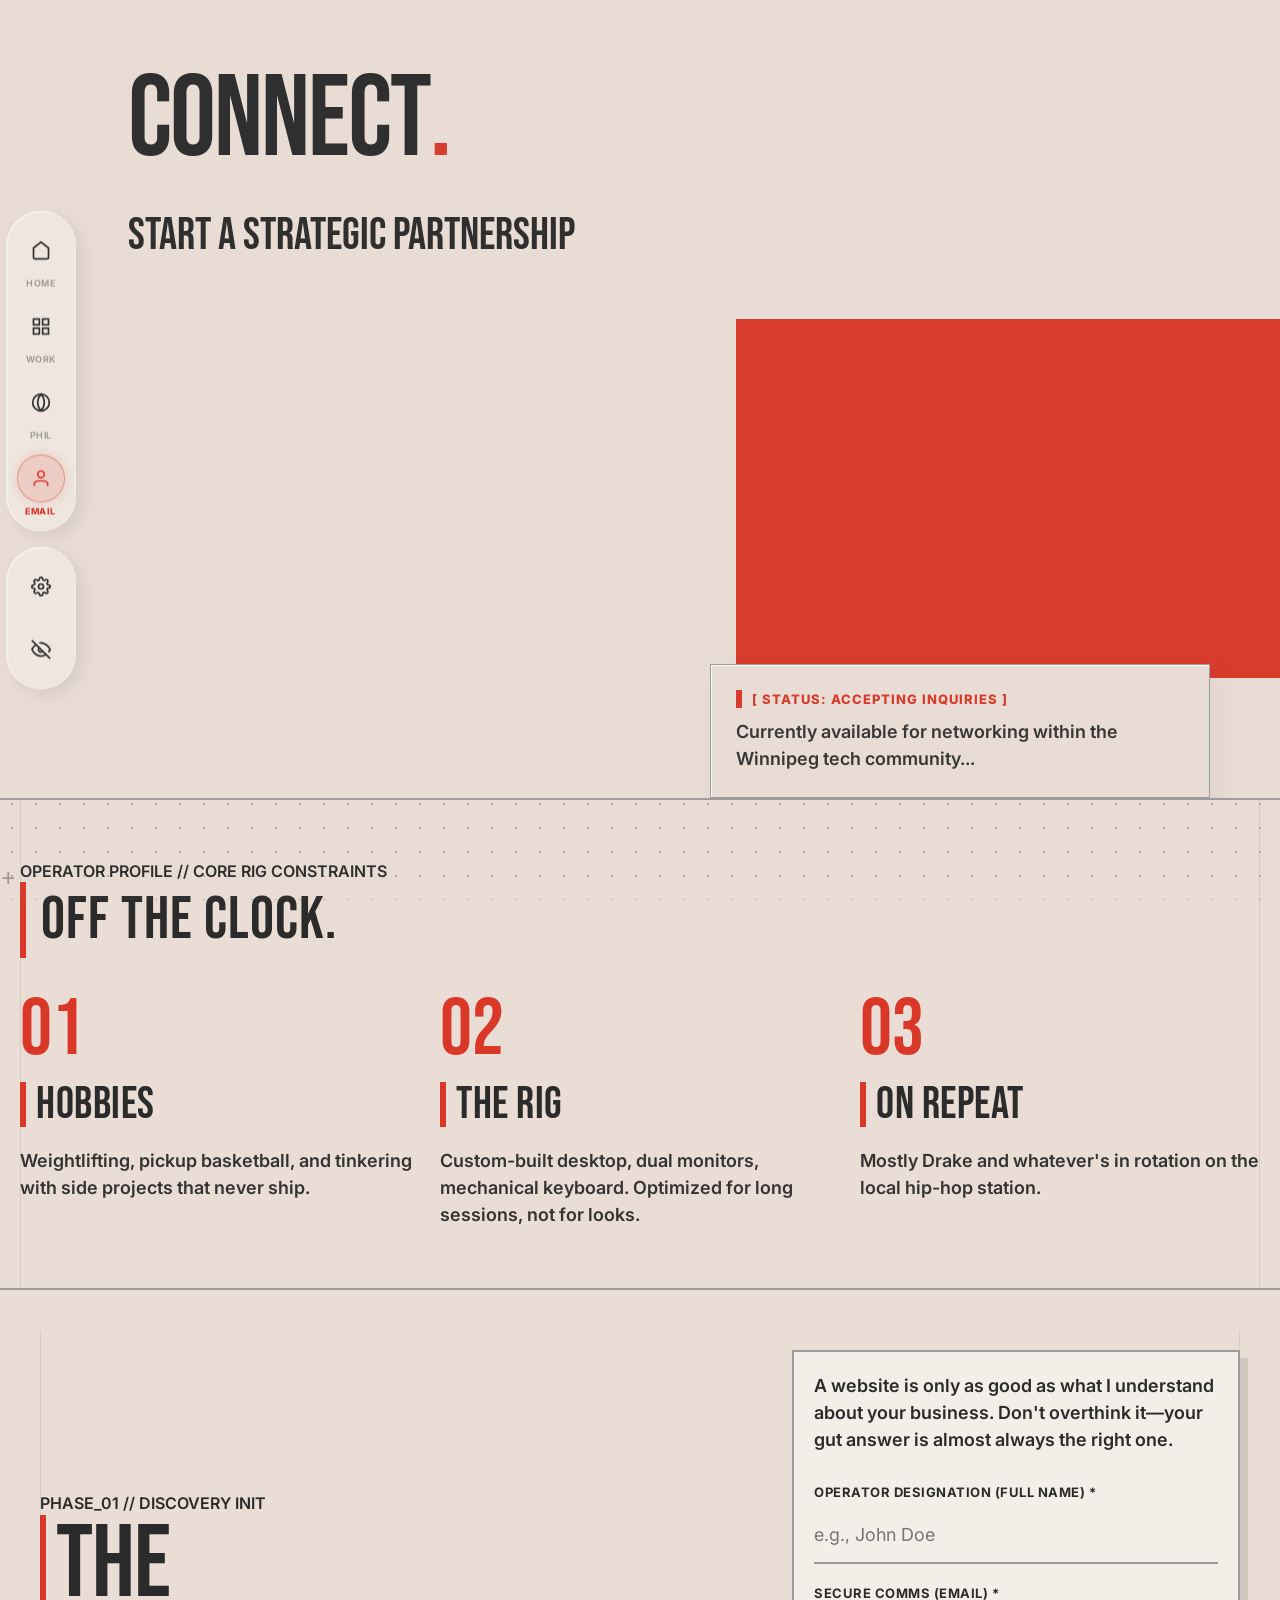
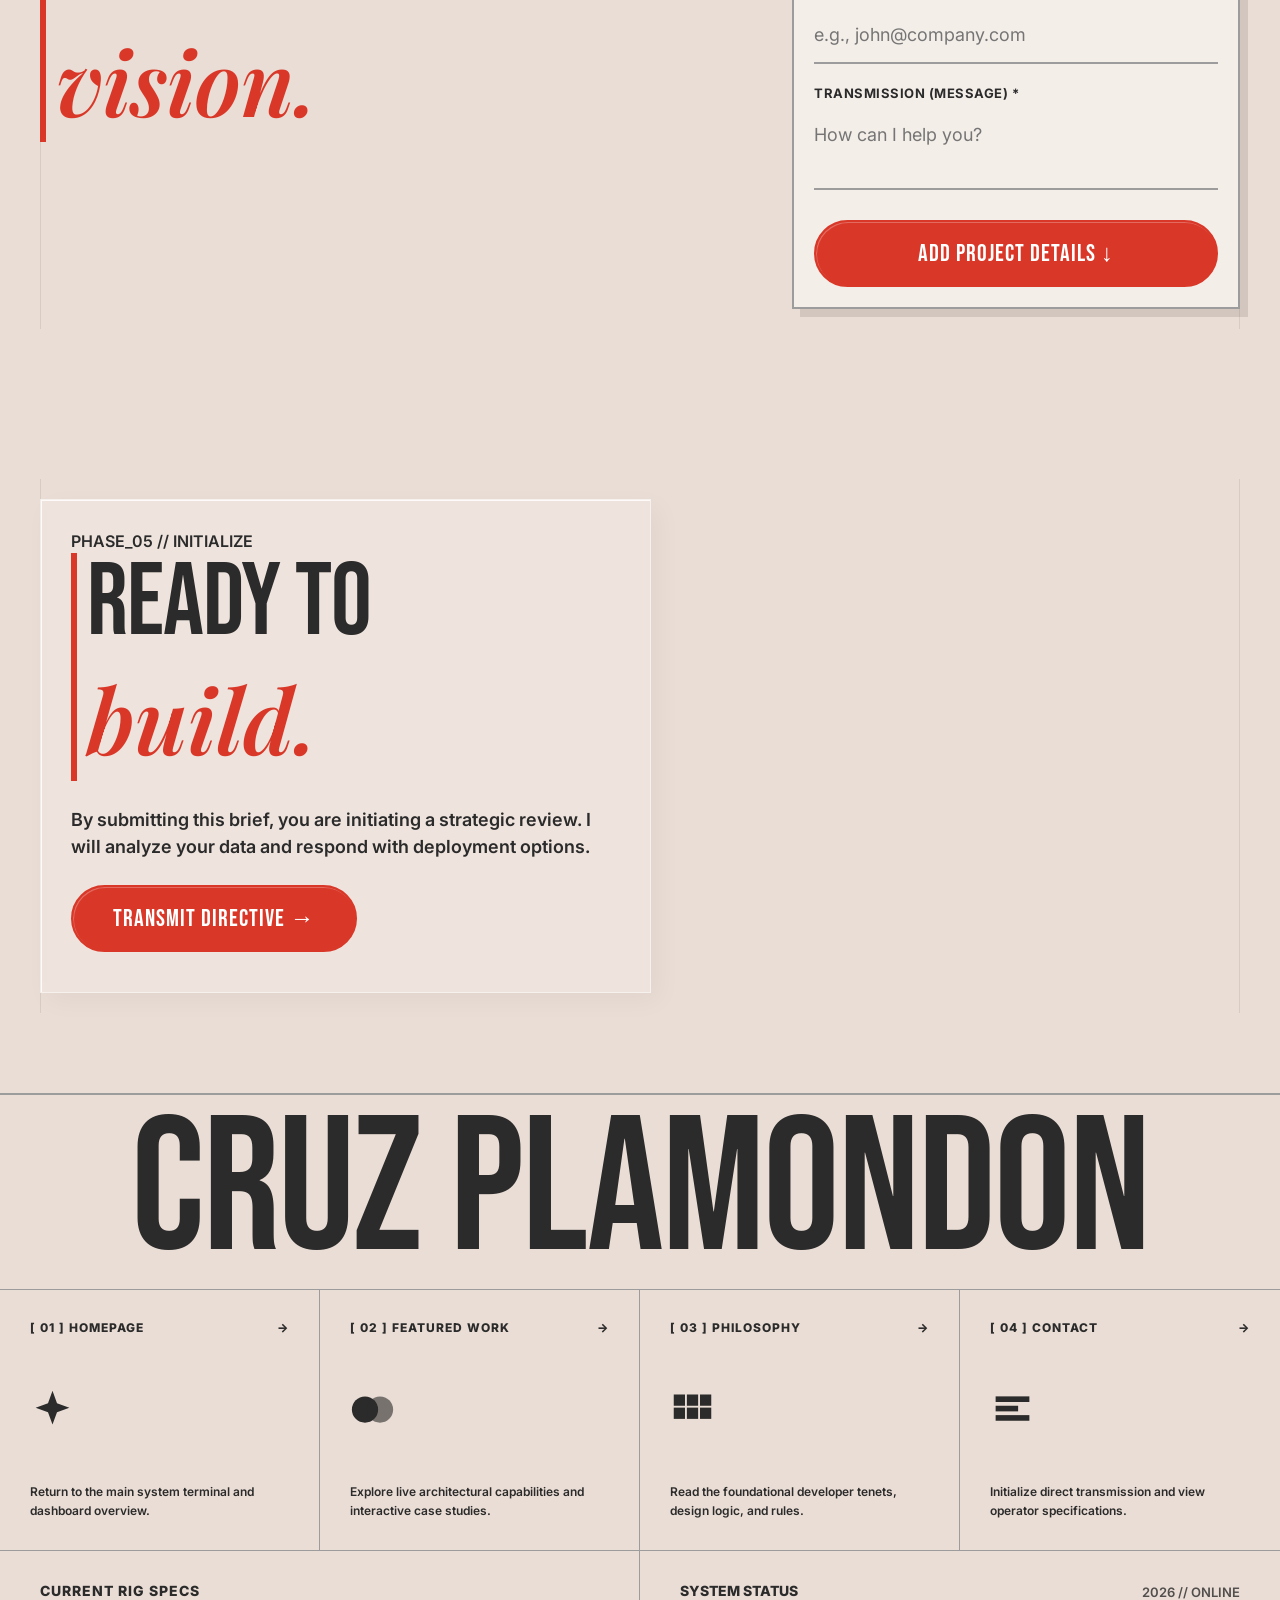
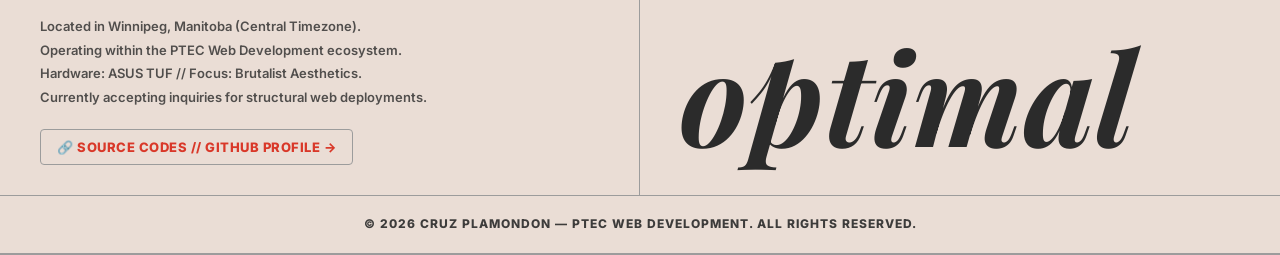
==== commit 8a224558: "Fix search drawer a11y, wire up print styles, add SEO baseline + 404 page - Drive drawer aria-hidden" ====
--- a/contact.html
+++ b/contact.html
@@ -4,6 +4,13 @@
     <meta charset="UTF-8" />
     <meta name="viewport" content="width=device-width, initial-scale=1.0" />
     <title>Cruz Plamondon | Contact</title>
+    <meta
+      name="description"
+      content="Get in touch with Cruz Plamondon to start a project: front-end development, web design, and digital strategy for Winnipeg-area businesses." />
+    <link
+      rel="canonical"
+      href="https://cruz-in.github.io/portfolio-website/contact.html" />
+    <link rel="icon" type="image/svg+xml" href="favicon.svg" />
 
     <link rel="preconnect" href="https://fonts.googleapis.com" />
     <link rel="preconnect" href="https://fonts.gstatic.com" crossorigin />
@@ -11,6 +18,8 @@
       href="https://fonts.googleapis.com/css2?family=Bebas+Neue&family=Inter:wght@400;600;800&family=Playfair+Display:ital@1&display=swap"
       rel="stylesheet" />
     <link rel="stylesheet" href="stylesheets/main.css" />
+
+<!-- ;) -->
 
     <style>
       /* =====================================================================
@@ -562,7 +571,12 @@
     </nav>
 
     <div class="drawer-overlay" aria-hidden="true"></div>
-    <section class="drawer-panel" aria-hidden="true">
+    <section
+      class="drawer-panel"
+      aria-hidden="true"
+      role="dialog"
+      aria-modal="true"
+      aria-label="Search">
       <div class="drawer-header">
         <form class="drawer-form">
           <label for="drawer-search-input" class="sr-only">Search</label>
@@ -974,7 +988,7 @@
           <p class="swiss-text-body">
             Located in Winnipeg, Manitoba (Central Timezone).<br />
             Operating within the PTEC Web Development ecosystem.<br />
-            Hardware: ASUS TUF Framework // Focus: Brutalist Aesthetics.<br />
+            Hardware: ASUS TUF // Focus: Brutalist Aesthetics.<br />
             Currently accepting inquiries for structural web deployments.
           </p>
 
--- a/stylesheets/main.css
+++ b/stylesheets/main.css
@@ -96,9 +96,9 @@
   font-size: 62.5%; /* Sets 1rem = 10px. This makes math way easier! */
   letter-spacing: normal;
   scroll-behavior: smooth;
-  overflow-x: hidden !important; /* The Ultimate Failsafe: Prevents horizontal scrolling */
-  width: 100% !important;
-  max-width: 100vw !important;
+  overflow-x: hidden; /* Backstop only; root cause was 100vw elements below the scrollbar-inclusive viewport width */
+  width: 100%;
+  max-width: 100vw;
   font-weight: 600;
 }
 
@@ -107,9 +107,10 @@
   background-color: var(--bg-primary);
   color: var(--text-primary);
   font-size: 1.6rem;
-  overflow-x: hidden !important;
-  width: 100% !important;
-  max-width: 100vw !important;
+  font-synthesis: none; /* Bebas Neue only ships weight 400; stops the browser faux-bolding it at weight 800 */
+  overflow-x: hidden;
+  width: 100%;
+  max-width: 100vw;
   transition:
     background-color 0.3s ease,
     color 0.3s ease,
@@ -150,7 +151,7 @@
   position: fixed;
   top: 0;
   left: 0;
-  width: 100vw;
+  width: 100%;
   height: 100vh;
   background-image: radial-gradient(var(--border-color) 1px, transparent 1px);
   background-size: 24px 24px;
@@ -165,7 +166,7 @@
   position: fixed;
   top: 0;
   left: 0;
-  width: 100vw;
+  width: 100%;
   height: 100vh;
   background-image: url('data:image/svg+xml,%3Csvg viewBox="0 0 200 200" xmlns="http://www.w3.org/2000/svg"%3E%3Cfilter id="noiseFilter"%3E%3CfeTurbulence type="fractalNoise" baseFrequency="90" numOctaves="3" stitchTiles="stitch"/%3E%3C/filter%3E%3Crect width="100%25" height="100%25" filter="url(%23noiseFilter)" opacity="0.06"/%3E%3C/svg%3E');
   pointer-events: none;
@@ -980,7 +981,7 @@
   position: fixed;
   top: 0;
   left: 0;
-  width: 100vw;
+  width: 100%;
   height: 100vh;
   background-color: var(--bg-inverse);
   color: var(--text-inverse);
@@ -1178,6 +1179,7 @@
   z-index: 2;
   width: 75%;
   max-height: 85vh;
+  aspect-ratio: 3 / 4;
   object-fit: cover;
   transform: translate3d(0, 80px, 0);
   opacity: 0;
@@ -1756,7 +1758,7 @@
 .marquee-container {
   display: flex;
   overflow: hidden;
-  width: 100vw;
+  width: 100%;
   padding: 1.5rem 0;
   background-color: var(--bg-inverse);
   color: var(--accent-color) !important;
@@ -1852,7 +1854,7 @@
   border-top: var(--border-thick);
   border-bottom: var(--border-thick);
   color: var(--text-primary);
-  width: 100vw;
+  width: 100%;
   max-width: 100%;
 }
 
@@ -2436,6 +2438,9 @@
 
 /* Reduced Motion Accessibility */
 @media (prefers-reduced-motion: reduce) {
+  html {
+    scroll-behavior: auto !important;
+  }
   *,
   *::before,
   *::after {
@@ -2764,6 +2769,7 @@
 .project-image-frame {
   width: 100%;
   max-width: 100%;
+  aspect-ratio: 16 / 10;
   height: auto;
   min-height: auto;
   background-color: var(--bg-inverse);
@@ -2836,5 +2842,50 @@
 }
 
 /* =====================================================================
+   17. PRINT STYLESHEET
+   Strips the digital interface (nav, canvases, overlays, dot-grid) down
+   to a plain monochrome document for the "LAUNCH PRINTER STYLESHEET
+   PROFILE" demo on work.html.
+   ===================================================================== */
+@media print {
+  * {
+    color: #000 !important;
+    background: #fff !important;
+    box-shadow: none !important;
+    text-shadow: none !important;
+  }
+
+  body::after {
+    display: none !important;
+  }
+
+  .nav-glass-pill,
+  .drawer-overlay,
+  .drawer-panel,
+  .intro-screen,
+  .marquee-container,
+  .back-to-top,
+  .skip-link,
+  .text-vertical-badge,
+  canvas,
+  audio,
+  .interactive-button-action,
+  button {
+    display: none !important;
+  }
+
+  a {
+    color: #000 !important;
+    text-decoration: underline !important;
+  }
+
+  main,
+  body {
+    width: 100% !important;
+    overflow: visible !important;
+  }
+}
+
+/* =====================================================================
    END OF MASTER STYLESHEET
 ===================================================================== */
